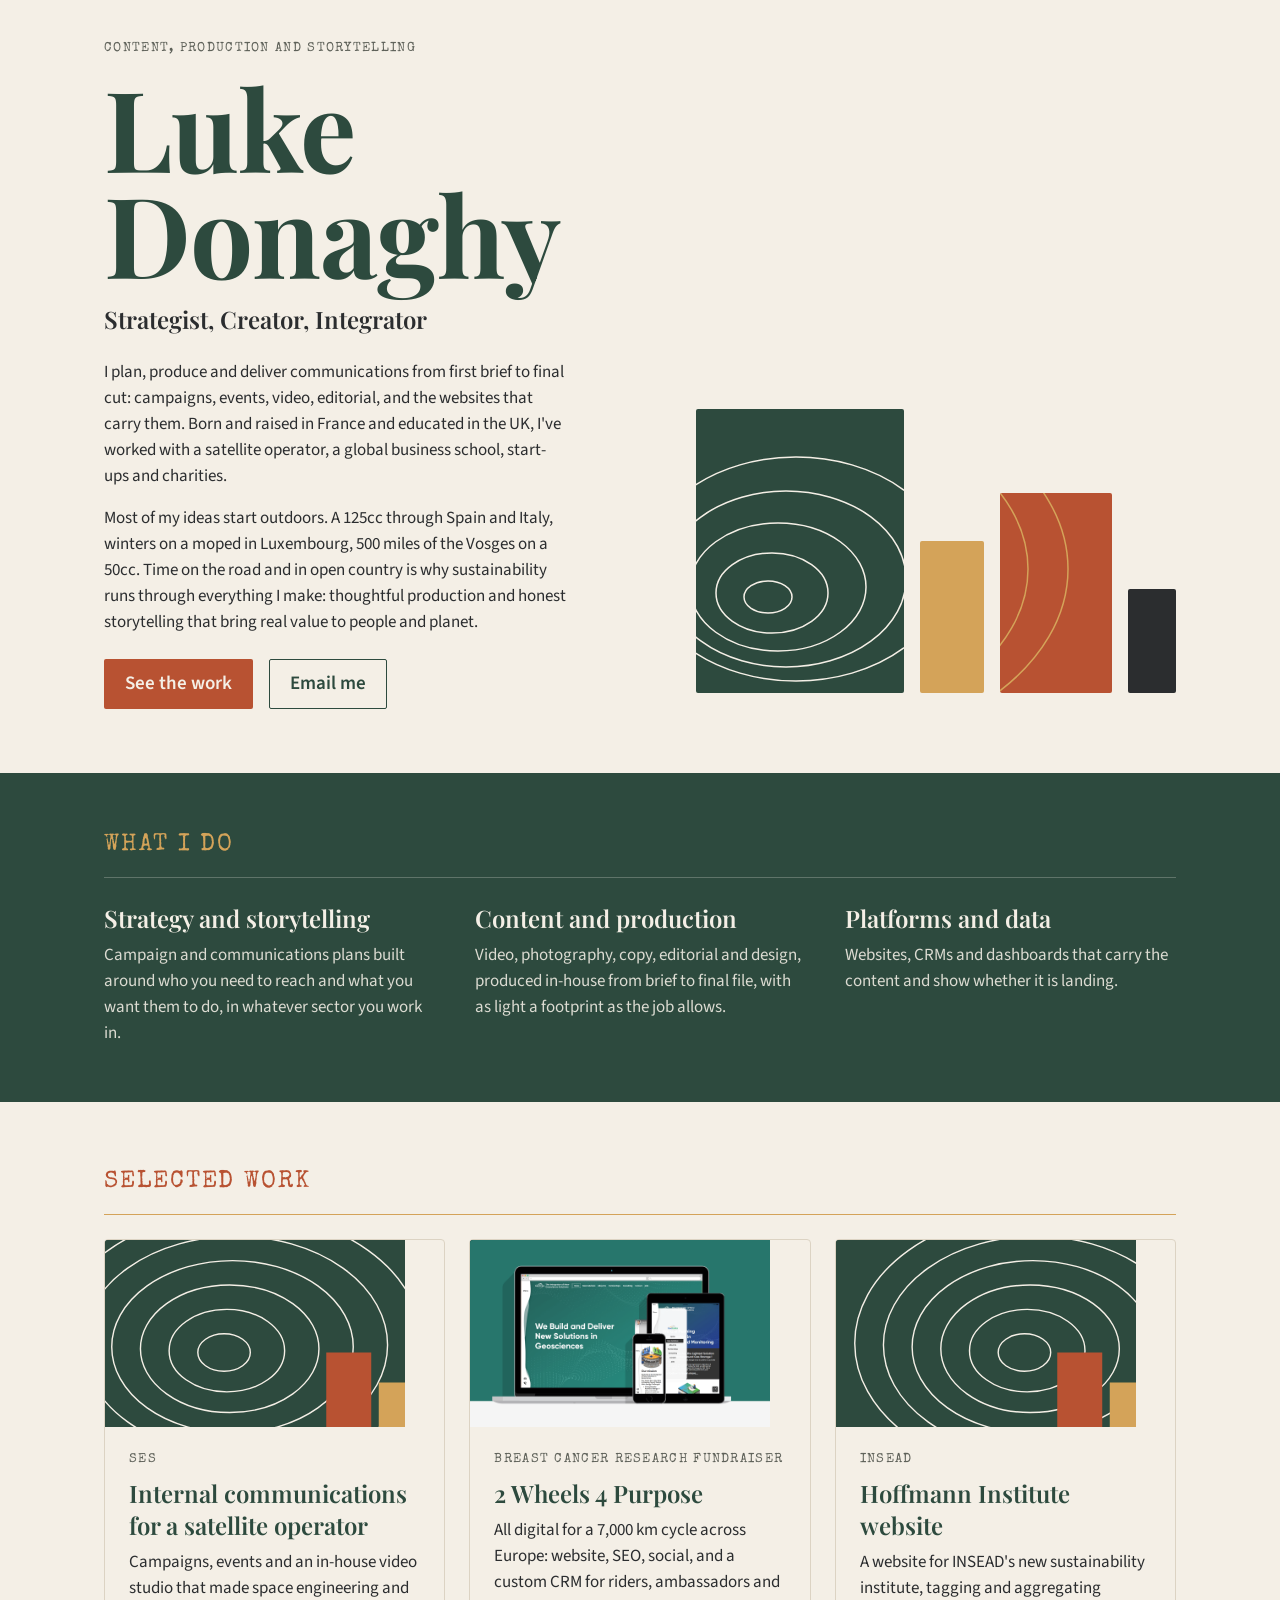
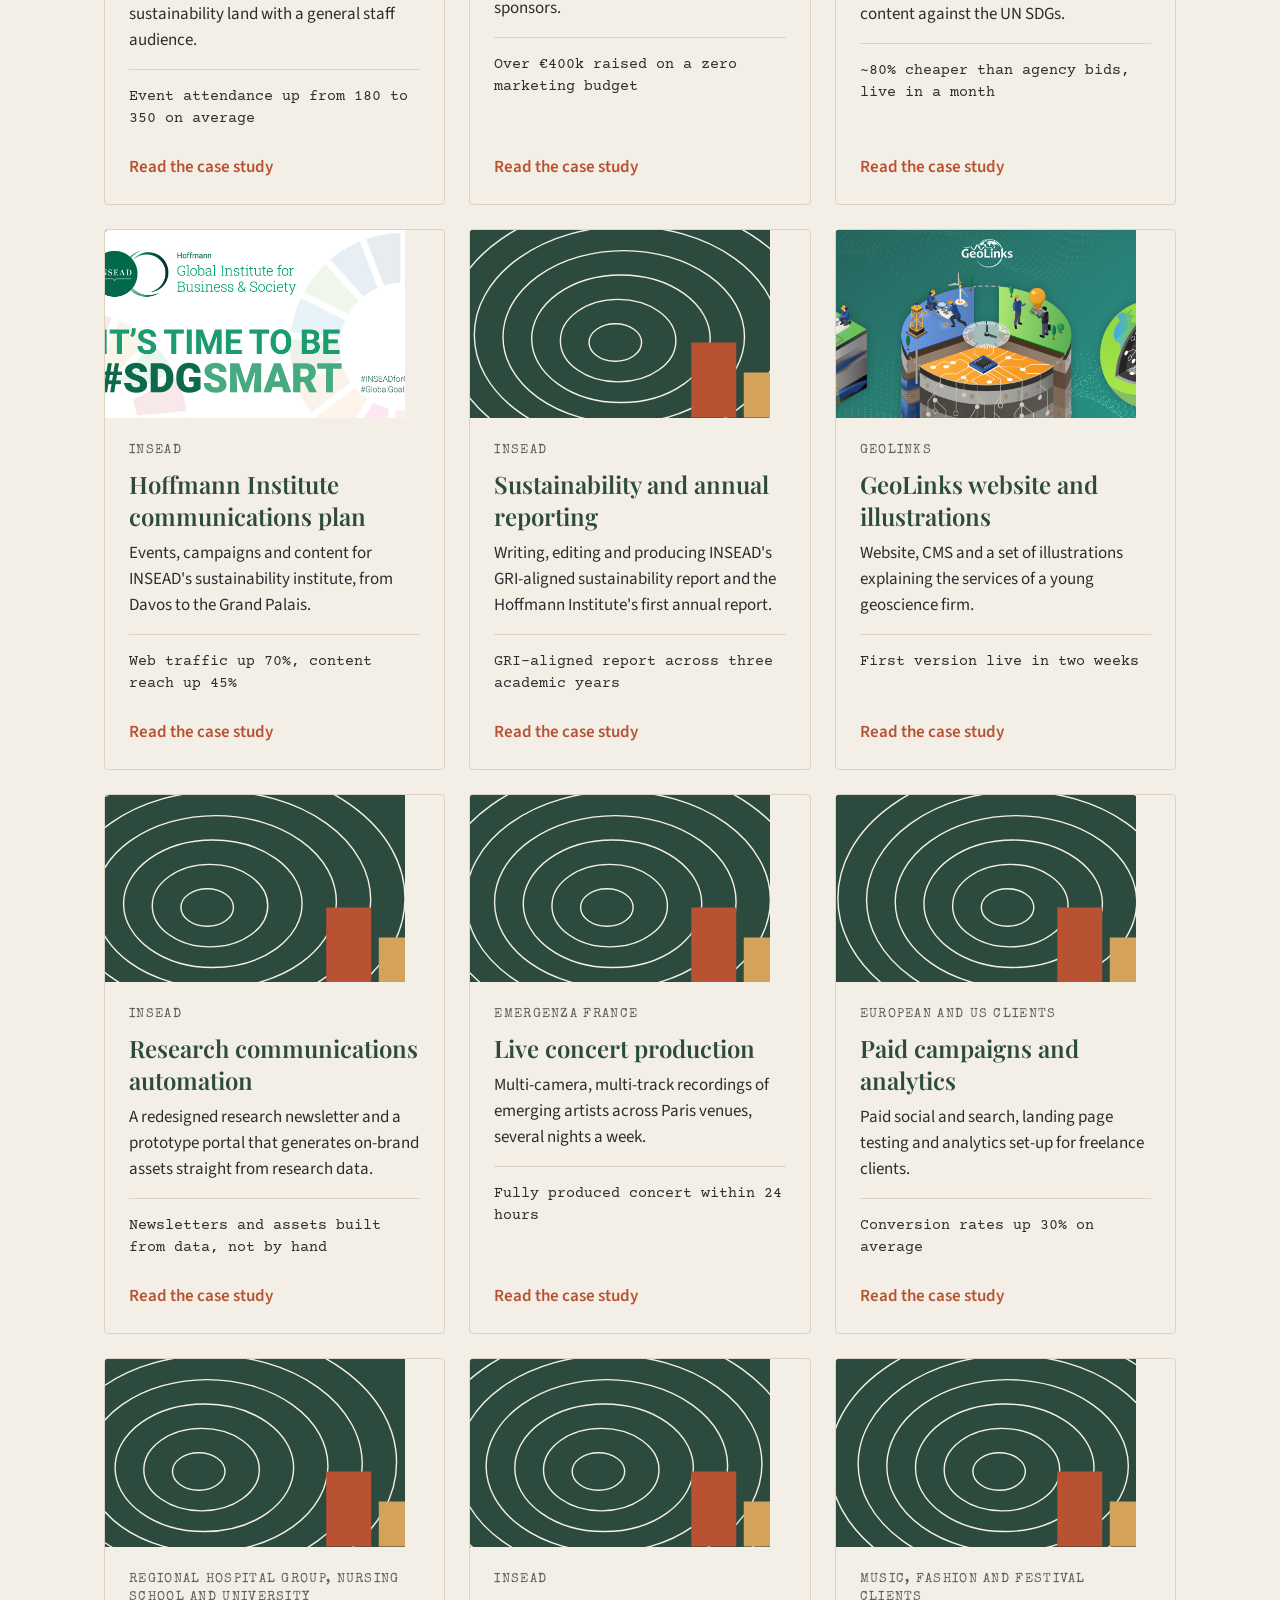
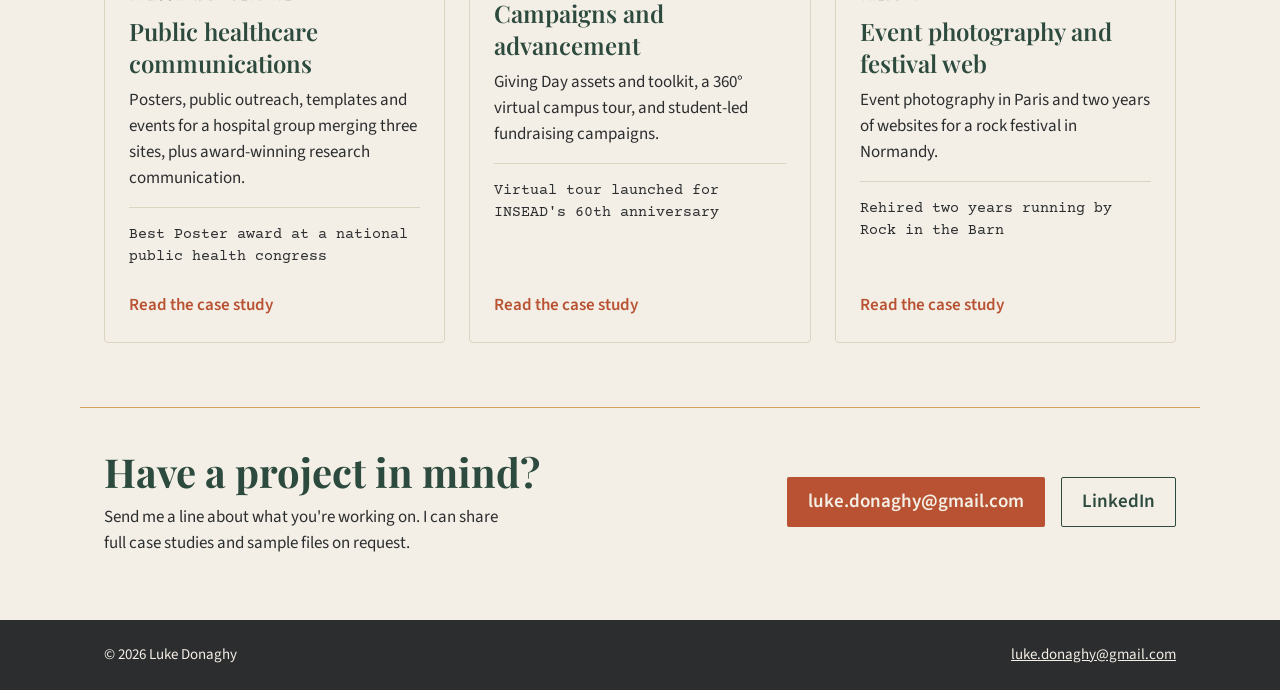
==== index.html @ 6b8dc050 "Flatten portfolio files to repo root Move files out of the nested luke-donaghy-portfolio (1)/portfol" ====
<!DOCTYPE html>
<html lang="en">
<head>
<meta charset="UTF-8">
<meta name="viewport" content="width=device-width, initial-scale=1, viewport-fit=cover">
<title>Luke Donaghy | Sustainability communications</title>
<meta name="description" content="Luke Donaghy: communications strategy, content production and digital platforms for sustainability and impact organisations.">
<link rel="preconnect" href="https://fonts.googleapis.com">
<link rel="preconnect" href="https://fonts.gstatic.com" crossorigin>
<link href="https://fonts.googleapis.com/css2?family=Playfair+Display:wght@600;700&family=Special+Elite&family=Courier+Prime&family=Source+Sans+3:wght@400;600&display=swap" rel="stylesheet">
<link rel="stylesheet" href="assets/styles.css">
</head>
<body>

<header class="hero">
  <div class="wrap hero-grid">
    <div>
      <p class="label">Content, production and storytelling</p>
      <h1 class="name">Luke<br>Donaghy</h1>
      <p class="tagline">Strategist, Creator, Integrator</p>
      <p class="intro">I plan, produce and deliver communications from first brief to final cut: campaigns, events, video, editorial, and the websites that carry them. Born and raised in France and educated in the UK, I've worked with a satellite operator, a global business school, start-ups and charities.</p>
      <p class="intro">Most of my ideas start outdoors. A 125cc through Spain and Italy, winters on a moped in Luxembourg, 500 miles of the Vosges on a 50cc. Time on the road and in open country is why sustainability runs through everything I make: thoughtful production and honest storytelling that bring real value to people and planet.</p>
      <div class="actions">
        <a class="btn btn-rust" href="#work">See the work</a>
        <a class="btn btn-line" href="mailto:luke.donaghy@gmail.com">Email me</a>
      </div>
    </div>
    <div class="hero-art">
      <svg viewBox="0 0 480 300" aria-hidden="true">
        <defs>
          <clipPath id="hf"><rect x="0" y="0" width="208" height="284" rx="2"/></clipPath>
          <clipPath id="hr"><rect x="304" y="84" width="112" height="200" rx="2"/></clipPath>
        </defs>
        <rect class="forest-fill" x="0" y="0" width="208" height="284" rx="2"/>
        <rect class="ochre-fill" x="224" y="132" width="64" height="152" rx="2"/>
        <rect class="rust-fill" x="304" y="84" width="112" height="200" rx="2"/>
        <rect class="slate-fill" x="432" y="180" width="48" height="104" rx="2"/>
        <g clip-path="url(#hf)">
          <ellipse class="contour" cx="72" cy="188" rx="24" ry="16"/>
          <ellipse class="contour" cx="76" cy="184" rx="56" ry="40"/>
          <ellipse class="contour" cx="82" cy="178" rx="88" ry="64"/>
          <ellipse class="contour" cx="90" cy="170" rx="120" ry="88"/>
          <ellipse class="contour" cx="100" cy="160" rx="152" ry="112"/>
        </g>
        <g clip-path="url(#hr)">
          <ellipse class="contour warm" cx="100" cy="160" rx="232" ry="160"/>
          <ellipse class="contour warm" cx="100" cy="160" rx="272" ry="184"/>
        </g>
      </svg>
      <img class="hero-photo" src="images/luke.jpg" alt="Portrait of Luke Donaghy" onerror="this.remove()">
    </div>
  </div>
</header>

<section class="band" aria-labelledby="what-h">
  <div class="wrap">
    <h2 class="section" id="what-h">What I do</h2>
    <div class="caps">
      <div>
        <h3>Strategy and storytelling</h3>
        <p>Campaign and communications plans built around who you need to reach and what you want them to do, in whatever sector you work in.</p>
      </div>
      <div>
        <h3>Content and production</h3>
        <p>Video, photography, copy, editorial and design, produced in-house from brief to final file, with as light a footprint as the job allows.</p>
      </div>
      <div>
        <h3>Platforms and data</h3>
        <p>Websites, CRMs and dashboards that carry the content and show whether it is landing.</p>
      </div>
    </div>
  </div>
</section>

<main class="work" id="work" aria-labelledby="work-h">
  <div class="wrap">
    <h2 class="section" id="work-h">Selected work</h2>
    <div class="grid" id="grid"><p class="label">Loading projects</p></div>
  </div>
</main>

<section class="contact" aria-labelledby="contact-h">
  <div class="wrap contact-box">
    <div>
      <h3 id="contact-h">Have a project in mind?</h3>
      <p>Send me a line about what you're working on. I can share full case studies and sample files on request.</p>
    </div>
    <div class="actions">
      <a class="btn btn-rust" href="mailto:luke.donaghy@gmail.com">luke.donaghy@gmail.com</a>
      <a class="btn btn-line" href="https://www.linkedin.com/in/lukedonaghy" target="_blank" rel="noopener">LinkedIn</a>
    </div>
  </div>
</section>

<footer>
  <div class="wrap">
    <span>&copy; <span id="yr"></span> Luke Donaghy</span>
    <a href="mailto:luke.donaghy@gmail.com">luke.donaghy@gmail.com</a>
  </div>
</footer>

<dialog id="modal" aria-labelledby="m-title">
  <div class="m-head">
    <div>
      <p class="label" id="m-meta"></p>
      <h3 id="m-title"></h3>
    </div>
    <button class="close" type="button" id="m-close">Close</button>
  </div>
  <div class="gallery" id="m-gallery" hidden>
    <div class="g-track" id="g-track" tabindex="0" aria-label="Project images"></div>
    <button class="g-btn g-prev" type="button" id="g-prev" aria-label="Previous image">&lsaquo;</button>
    <button class="g-btn g-next" type="button" id="g-next" aria-label="Next image">&rsaquo;</button>
    <div class="g-dots" id="g-dots"></div>
  </div>
  <div class="m-body">
    <ul class="tags" id="m-tags"></ul>
    <p class="m-note" id="m-note" hidden></p>
    <dl class="star" id="m-star"></dl>
    <div class="results">
      <h4>Results</h4>
      <ul id="m-results"></ul>
    </div>
  </div>
</dialog>

<script src="assets/app.js" defer></script>
</body>
</html>
---- assets/styles.css ----
:root {
    --canvas: #f4efe6;
    --forest: #2d4a3e;
    --slate: #2b2d2f;
    --rust: #b85232;
    --ochre: #d4a359;
    --ink-muted: #5e6159;
    --line: #dcd3c3;

    --font-display: "Playfair Display", Georgia, "Times New Roman", serif;
    --font-sans: "Source Sans 3", "Source Sans Pro", system-ui, sans-serif;
    --font-type: "Special Elite", "Courier Prime", "Courier New", monospace;
    --font-mono: "Courier Prime", "Courier New", monospace;

    --space-2: 8px; --space-4: 16px; --space-6: 24px; --space-10: 40px;
    --radius-sm: 2px; --radius-md: 4px;
    --wrap: 1120px;

    box-sizing: border-box;
    padding-top: env(safe-area-inset-top, 0px);
    padding-bottom: env(safe-area-inset-bottom, 0px);
  }
  *, *::before, *::after { box-sizing: inherit; }
  html { scroll-behavior: smooth; scroll-padding-top: env(safe-area-inset-top, 0px); }
  body {
    margin: 0;
    background: var(--canvas);
    color: var(--slate);
    font-family: var(--font-sans);
    font-size: 17px;
    line-height: 26px;
  }
  img, svg { max-width: 100%; display: block; }
  a { color: var(--rust); }
  :focus-visible { outline: 2px solid var(--rust); outline-offset: 2px; }

  .wrap { max-width: var(--wrap); margin: 0 auto; padding: 0 var(--space-6); }
  @media (max-width: 600px) { .wrap { padding: 0 var(--space-4); } }

  .label {
    font-family: var(--font-type);
    font-size: 13px; line-height: 18px;
    letter-spacing: .1em; text-transform: uppercase;
    color: var(--ink-muted);
    margin: 0;
  }
  h2.section {
    font-family: var(--font-type);
    font-weight: 400;
    font-size: 24px; line-height: 32px;
    letter-spacing: .08em; text-transform: uppercase;
    color: var(--rust);
    margin: 0 0 var(--space-6);
    padding-bottom: var(--space-4);
    border-bottom: 1px solid var(--ochre);
  }

  /* Buttons */
  .btn {
    display: inline-block;
    font-family: var(--font-sans);
    font-weight: 600; font-size: 19px; line-height: 24px;
    padding: 12px 20px;
    border-radius: var(--radius-sm);
    text-decoration: none;
    border: 1px solid transparent;
    cursor: pointer;
  }
  .btn-rust { background: var(--rust); color: var(--canvas); }
  .btn-rust:hover { background: #a2462a; }
  .btn-line { background: transparent; color: var(--forest); border-color: var(--forest); }
  .btn-line:hover { background: var(--forest); color: var(--canvas); }

  /* Hero */
  .hero { padding: var(--space-10) 0 64px; }
  .hero-grid {
    display: grid;
    grid-template-columns: minmax(0, 1.15fr) minmax(0, 1fr);
    gap: var(--space-10);
    align-items: end;
  }
  .name {
    font-family: var(--font-display);
    font-weight: 700;
    font-size: clamp(56px, 9vw, 112px);
    line-height: .95;
    letter-spacing: -.01em;
    color: var(--forest);
    margin: var(--space-4) 0 var(--space-4);
  }
  .tagline {
    font-family: var(--font-display);
    font-weight: 600;
    font-size: 24px; line-height: 32px;
    color: var(--slate);
    margin: 0 0 var(--space-6);
  }
  .intro { max-width: 58ch; margin: 0 0 var(--space-4); }
  .intro + .actions { margin-top: var(--space-6); }
  .actions { display: flex; flex-wrap: wrap; gap: var(--space-4); }
  .hero-art { position: relative; }
  .hero-art svg { width: 100%; height: auto; }
  .hero-photo { position: absolute; left: 0; top: 0; width: 43.33%; height: 94.67%; object-fit: cover; border-radius: 2px; }
  .forest-fill { fill: var(--forest); } .rust-fill { fill: var(--rust); }
  .ochre-fill { fill: var(--ochre); } .slate-fill { fill: var(--slate); }
  .contour { fill: none; stroke: var(--canvas); stroke-width: 1.5; }
  .contour.warm { stroke: var(--ochre); }
  @media (max-width: 820px) {
    .hero-grid { grid-template-columns: 1fr; }
    .hero-art { max-width: 420px; }
  }

  /* Capabilities band */
  .band { background: var(--forest); color: var(--canvas); padding: 56px 0; }
  .band h2.section { color: var(--ochre); border-bottom-color: rgba(244,239,230,.25); }
  .caps { display: grid; grid-template-columns: repeat(3, minmax(0, 1fr)); gap: var(--space-10); }
  .caps h3 {
    font-family: var(--font-display); font-weight: 600;
    font-size: 24px; line-height: 32px; margin: 0 0 var(--space-2);
  }
  .caps p { margin: 0; color: rgba(244,239,230,.88); }
  @media (max-width: 820px) { .caps { grid-template-columns: 1fr; gap: var(--space-6); } }

  /* Work */
  .work { padding: 64px 0; }
  .grid {
    display: grid;
    grid-template-columns: repeat(auto-fill, minmax(300px, 1fr));
    gap: var(--space-6);
  }
  .card {
    display: flex; flex-direction: column;
    text-align: left;
    background: var(--canvas);
    border: 1px solid var(--line);
    border-radius: var(--radius-md);
    padding: 0;
    overflow: hidden;
    font: inherit; color: inherit;
    cursor: pointer;
  }
  .card:hover { border-color: var(--forest); }
  .card:hover .card-more { text-decoration: underline; }
  .card-media { aspect-ratio: 16 / 10; background: var(--forest); }
  .card-media svg, .card-media img { width: 100%; height: 100%; object-fit: cover; }
  .card-body { padding: var(--space-6); display: flex; flex-direction: column; gap: var(--space-2); flex: 1; }
  .card h3 {
    font-family: var(--font-display); font-weight: 600;
    font-size: 24px; line-height: 32px; color: var(--forest); margin: 0;
  }
  .card-sum { margin: 0; }
  .card-result {
    font-family: var(--font-mono);
    font-size: 15px; line-height: 22px;
    margin: var(--space-2) 0 0;
    padding-top: var(--space-4);
    border-top: 1px solid var(--line);
  }
  .card-more {
    margin-top: auto; padding-top: var(--space-4);
    font-weight: 600; color: var(--rust);
  }
  .slot {
    border: 1px dashed var(--line);
    border-radius: var(--radius-md);
    min-height: 240px;
    display: grid; place-items: center;
    padding: var(--space-6);
    text-align: center;
  }

  /* Modal */
  dialog {
    width: min(760px, calc(100vw - 32px));
    max-height: calc(100vh - 48px);
    padding: 0;
    border: 1px solid var(--line);
    border-radius: var(--radius-md);
    background: var(--canvas);
    color: var(--slate);
  }
  dialog::backdrop { background: rgba(43,45,47,.6); }
  .m-head {
    position: sticky; top: 0;
    background: var(--forest); color: var(--canvas);
    padding: var(--space-6);
    display: flex; justify-content: space-between; align-items: start; gap: var(--space-4);
  }
  .m-head .label { color: var(--ochre); }
  .m-head h3 {
    font-family: var(--font-display); font-weight: 700;
    font-size: 32px; line-height: 40px; margin: var(--space-2) 0 0;
  }
  .close {
    flex: none;
    background: transparent; color: var(--canvas);
    border: 1px solid rgba(244,239,230,.5);
    border-radius: var(--radius-sm);
    font: 600 15px/1 var(--font-sans);
    padding: 10px 14px; cursor: pointer;
  }
  .close:hover { background: var(--canvas); color: var(--forest); }
  .m-body { padding: var(--space-6) var(--space-6) var(--space-10); }
  .tags { display: flex; flex-wrap: wrap; gap: var(--space-2); margin: 0 0 var(--space-6); padding: 0; list-style: none; }
  .tags li {
    background: var(--ochre); color: var(--slate);
    font-family: var(--font-type); font-size: 13px; line-height: 18px;
    letter-spacing: .1em; text-transform: uppercase;
    padding: 4px 8px; border-radius: var(--radius-sm);
  }
  .m-note { font-family: var(--font-mono); font-size: 15px; line-height: 22px; color: var(--ink-muted); margin: 0 0 var(--space-6); padding-left: var(--space-4); border-left: 2px solid var(--ochre); }
  .results li.plain { grid-template-columns: 1fr; }
  .star { display: grid; gap: var(--space-6); margin: 0; }
  .star div { display: grid; grid-template-columns: 112px 1fr; gap: var(--space-4); }
  .star dt {
    font-family: var(--font-type); font-size: 13px; line-height: 26px;
    letter-spacing: .1em; text-transform: uppercase; color: var(--ink-muted);
  }
  .star dd { margin: 0; }
  .star ul { margin: 0; padding-left: 1.1em; }
  .star li + li { margin-top: 4px; }
  .results {
    margin-top: var(--space-10);
    border: 1px solid var(--ochre);
    border-radius: var(--radius-md);
    padding: var(--space-6);
  }
  .results h4 {
    font-family: var(--font-type); font-weight: 400;
    font-size: 24px; line-height: 32px; letter-spacing: .08em;
    text-transform: uppercase; color: var(--rust); margin: 0 0 var(--space-4);
  }
  .results ul { list-style: none; margin: 0; padding: 0; display: grid; gap: var(--space-4); }
  .results li { display: grid; grid-template-columns: minmax(96px, auto) 1fr; gap: var(--space-4); align-items: baseline; }
  .results strong {
    font-family: var(--font-display); font-weight: 700;
    font-size: 28px; line-height: 32px; color: var(--forest);
  }
  @media (max-width: 600px) {
    dialog { width: 100vw; max-width: 100vw; height: 100%; max-height: 100%; border: 0; border-radius: 0; margin: 0; }
    .m-head h3 { font-size: 26px; line-height: 32px; }
    .star div { grid-template-columns: 1fr; gap: 0; }
    .results li { grid-template-columns: 1fr; gap: 0; }
  }

  /* Contact */
  .contact { padding: 0 0 64px; }
  .contact-box {
    display: grid; grid-template-columns: minmax(0, 1fr) auto; gap: var(--space-6);
    align-items: center;
    border-top: 1px solid var(--ochre);
    padding-top: var(--space-10);
  }
  .contact h3 {
    font-family: var(--font-display); font-weight: 700;
    font-size: 40px; line-height: 48px; color: var(--forest); margin: 0 0 var(--space-2);
  }
  .contact p { margin: 0; max-width: 52ch; }
  @media (max-width: 720px) { .contact-box { grid-template-columns: 1fr; } }

  footer { background: var(--slate); color: var(--canvas); padding: var(--space-6) 0; }
  footer .wrap { display: flex; flex-wrap: wrap; justify-content: space-between; gap: var(--space-4); font-size: 15px; line-height: 22px; }
  footer a { color: var(--canvas); }

  @media (prefers-reduced-motion: reduce) { html { scroll-behavior: auto; } }

/* Card cover photo */
.card-media { position: relative; overflow: hidden; }
.card-media img { position: absolute; inset: 0; }

/* Gallery (top of modal) */
.gallery { position: relative; background: var(--slate); }
.g-track {
  display: flex;
  overflow-x: auto;
  scroll-snap-type: x mandatory;
  scrollbar-width: none;
  aspect-ratio: 16 / 9;
}
.g-track::-webkit-scrollbar { display: none; }
.g-track img {
  flex: 0 0 100%;
  width: 100%; height: 100%;
  object-fit: cover;
  scroll-snap-align: start;
  border-radius: 0;
}
.g-btn {
  position: absolute; top: 50%; transform: translateY(-50%);
  background: rgba(244,239,230,.92); color: var(--forest);
  border: 1px solid var(--line); border-radius: var(--radius-sm);
  font: 600 20px/1 var(--font-sans);
  width: 40px; height: 40px; cursor: pointer;
}
.g-btn:hover { background: var(--canvas); }
.g-prev { left: var(--space-4); }
.g-next { right: var(--space-4); }
.g-dots {
  position: absolute; left: 0; right: 0; bottom: var(--space-4);
  display: flex; justify-content: center; gap: var(--space-2);
}
.g-dots button {
  width: 24px; height: 4px; padding: 0; border: 0; border-radius: 0;
  background: rgba(244,239,230,.5); cursor: pointer;
}
.g-dots button[aria-current="true"] { background: var(--ochre); }
.gallery[hidden], .g-btn[hidden], .g-dots[hidden] { display: none; }

.load-error { padding: var(--space-6); border: 1px solid var(--rust); border-radius: var(--radius-md); }
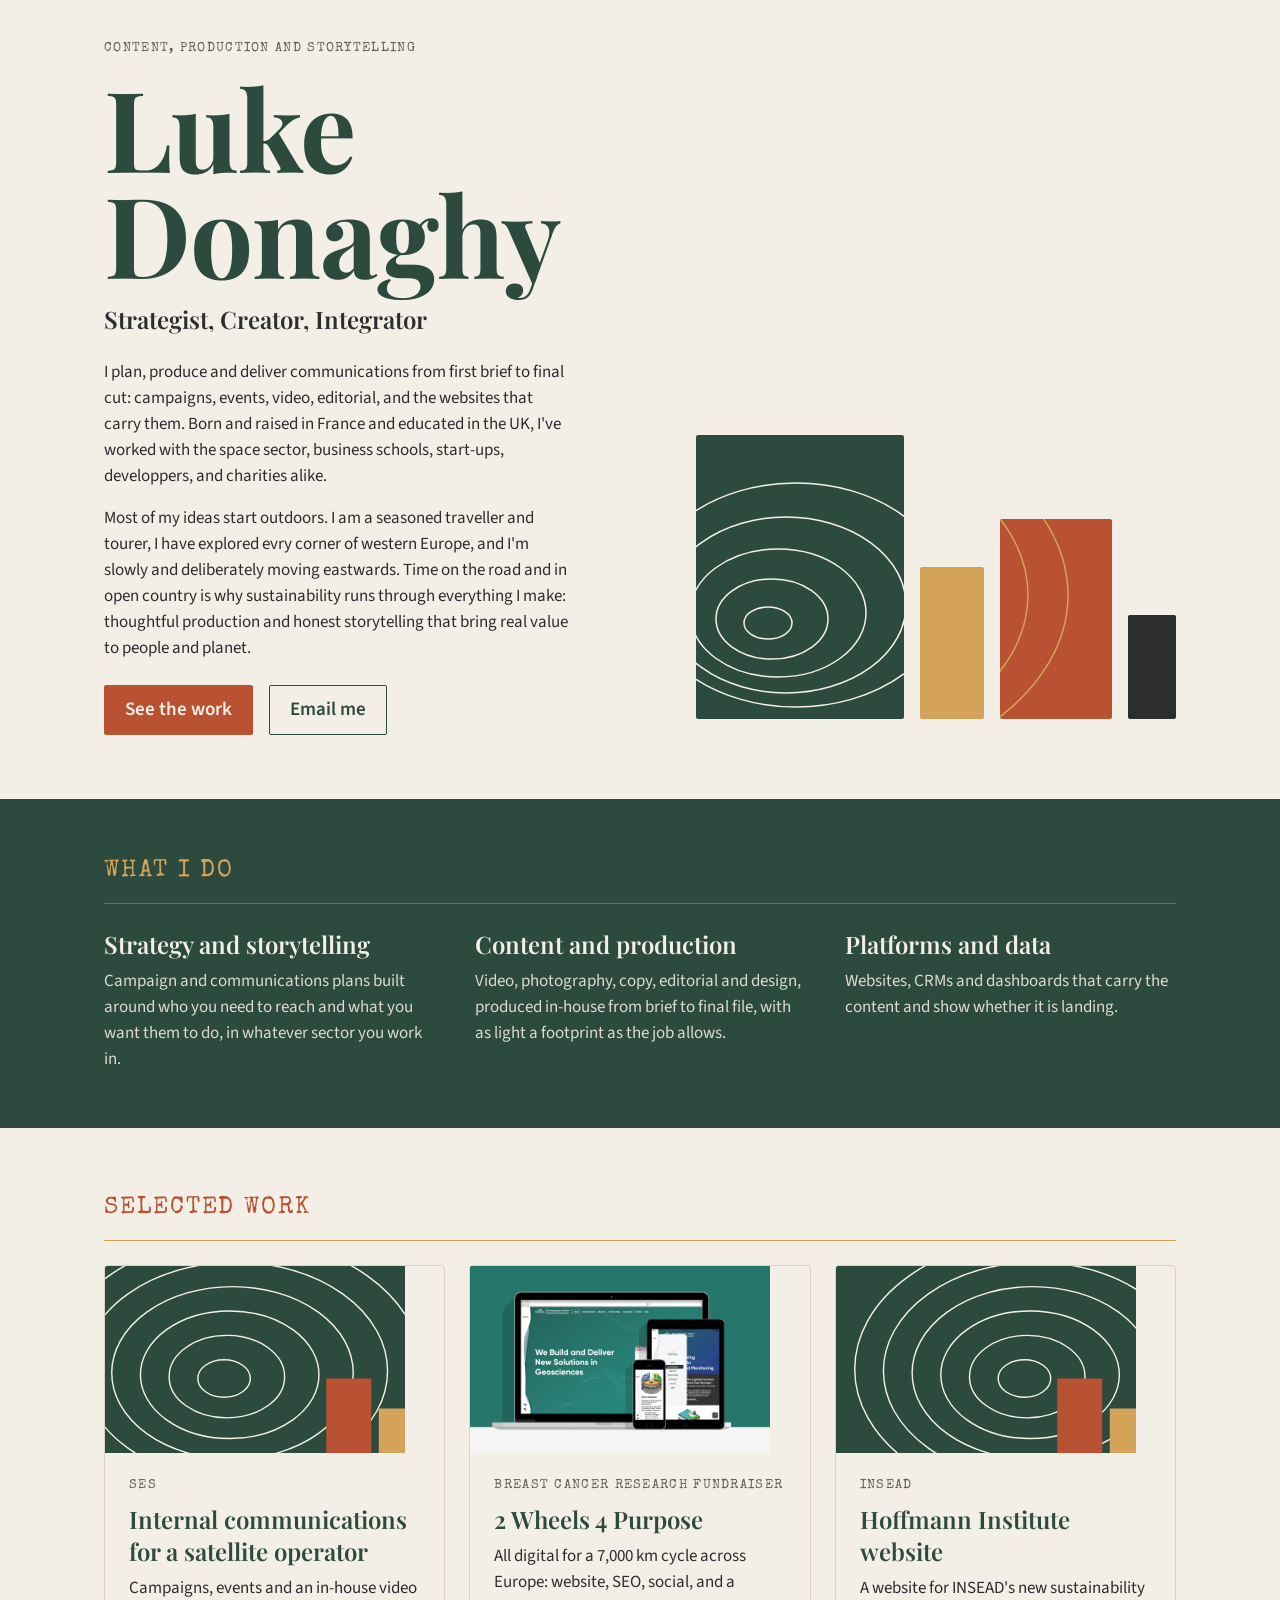
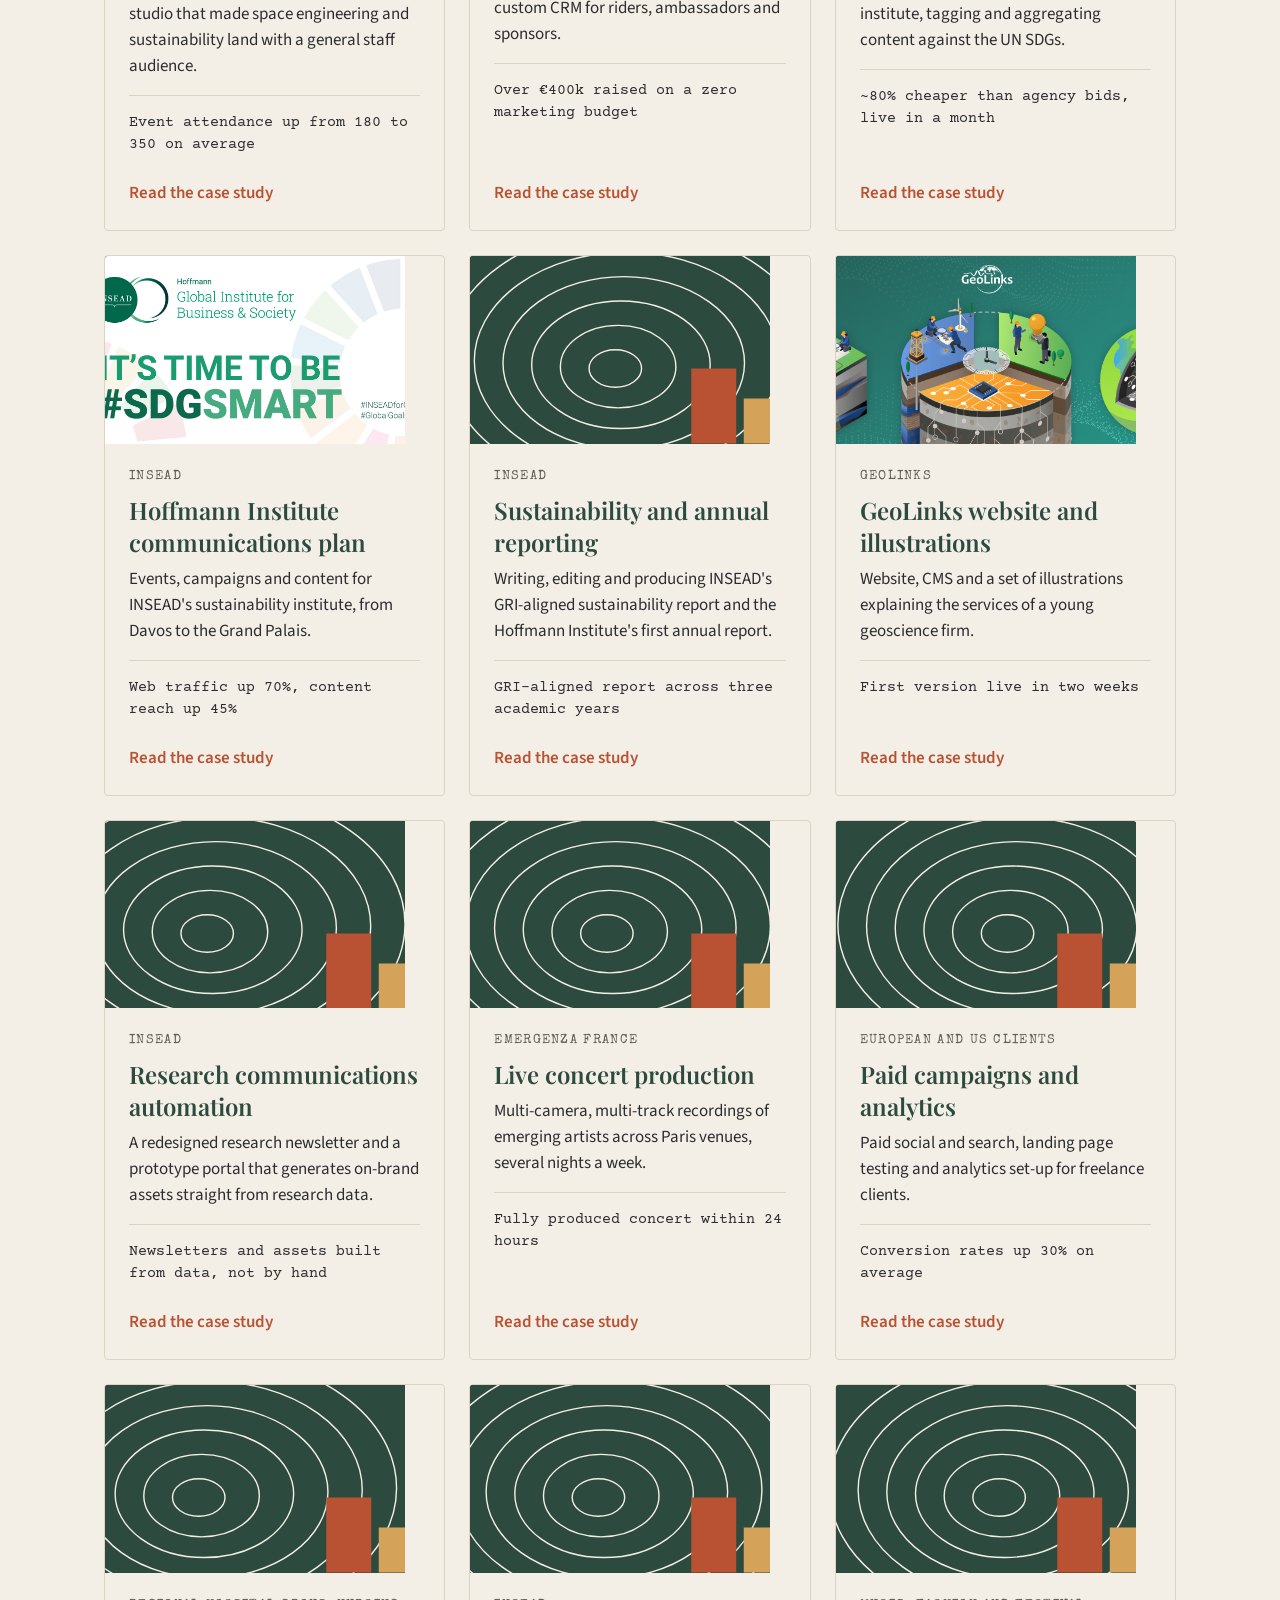
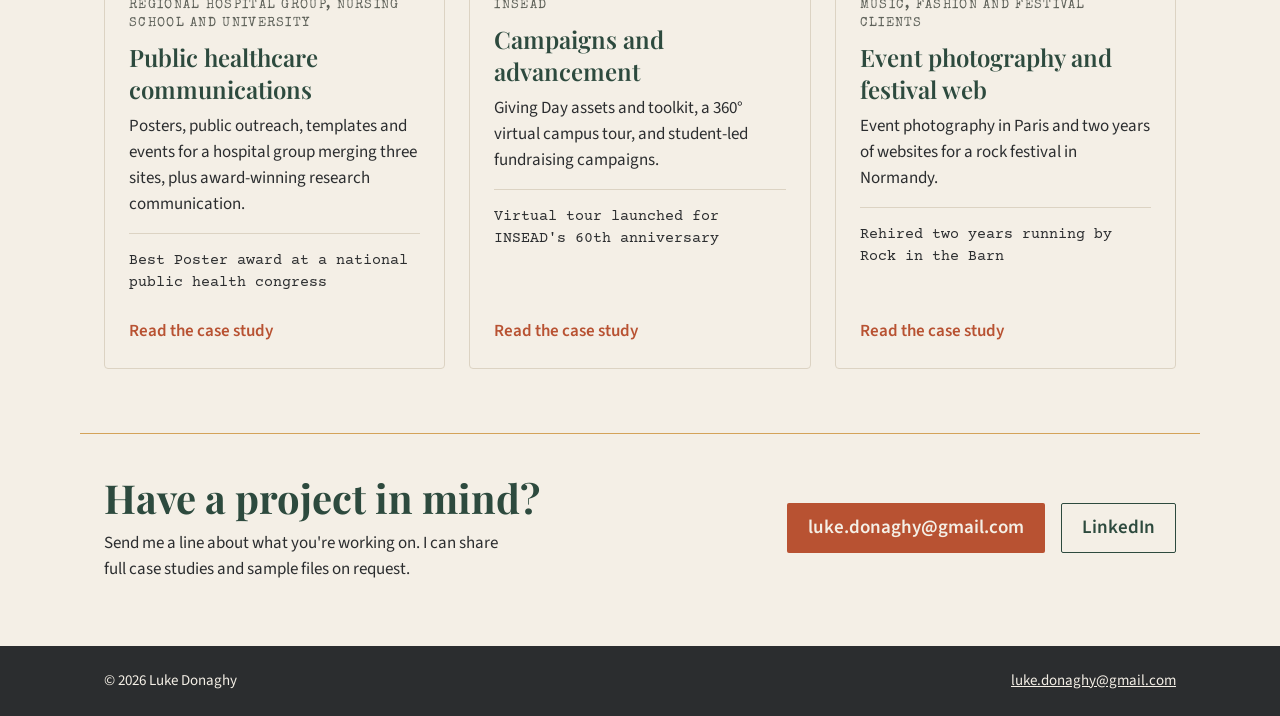
==== commit 7a11defd: "Revise intro paragraphs for clarity and detail Updated introductory paragraphs to reflect new experi" ====
--- a/index.html
+++ b/index.html
@@ -18,8 +18,8 @@
       <p class="label">Content, production and storytelling</p>
       <h1 class="name">Luke<br>Donaghy</h1>
       <p class="tagline">Strategist, Creator, Integrator</p>
-      <p class="intro">I plan, produce and deliver communications from first brief to final cut: campaigns, events, video, editorial, and the websites that carry them. Born and raised in France and educated in the UK, I've worked with a satellite operator, a global business school, start-ups and charities.</p>
-      <p class="intro">Most of my ideas start outdoors. A 125cc through Spain and Italy, winters on a moped in Luxembourg, 500 miles of the Vosges on a 50cc. Time on the road and in open country is why sustainability runs through everything I make: thoughtful production and honest storytelling that bring real value to people and planet.</p>
+      <p class="intro">I plan, produce and deliver communications from first brief to final cut: campaigns, events, video, editorial, and the websites that carry them. Born and raised in France and educated in the UK, I've worked with the space sector, business schools, start-ups, developpers, and charities alike.</p>
+      <p class="intro">Most of my ideas start outdoors. I am a seasoned traveller and tourer, I have explored evry corner of western Europe, and I'm slowly and deliberately moving eastwards. Time on the road and in open country is why sustainability runs through everything I make: thoughtful production and honest storytelling that bring real value to people and planet.</p>
       <div class="actions">
         <a class="btn btn-rust" href="#work">See the work</a>
         <a class="btn btn-line" href="mailto:luke.donaghy@gmail.com">Email me</a>
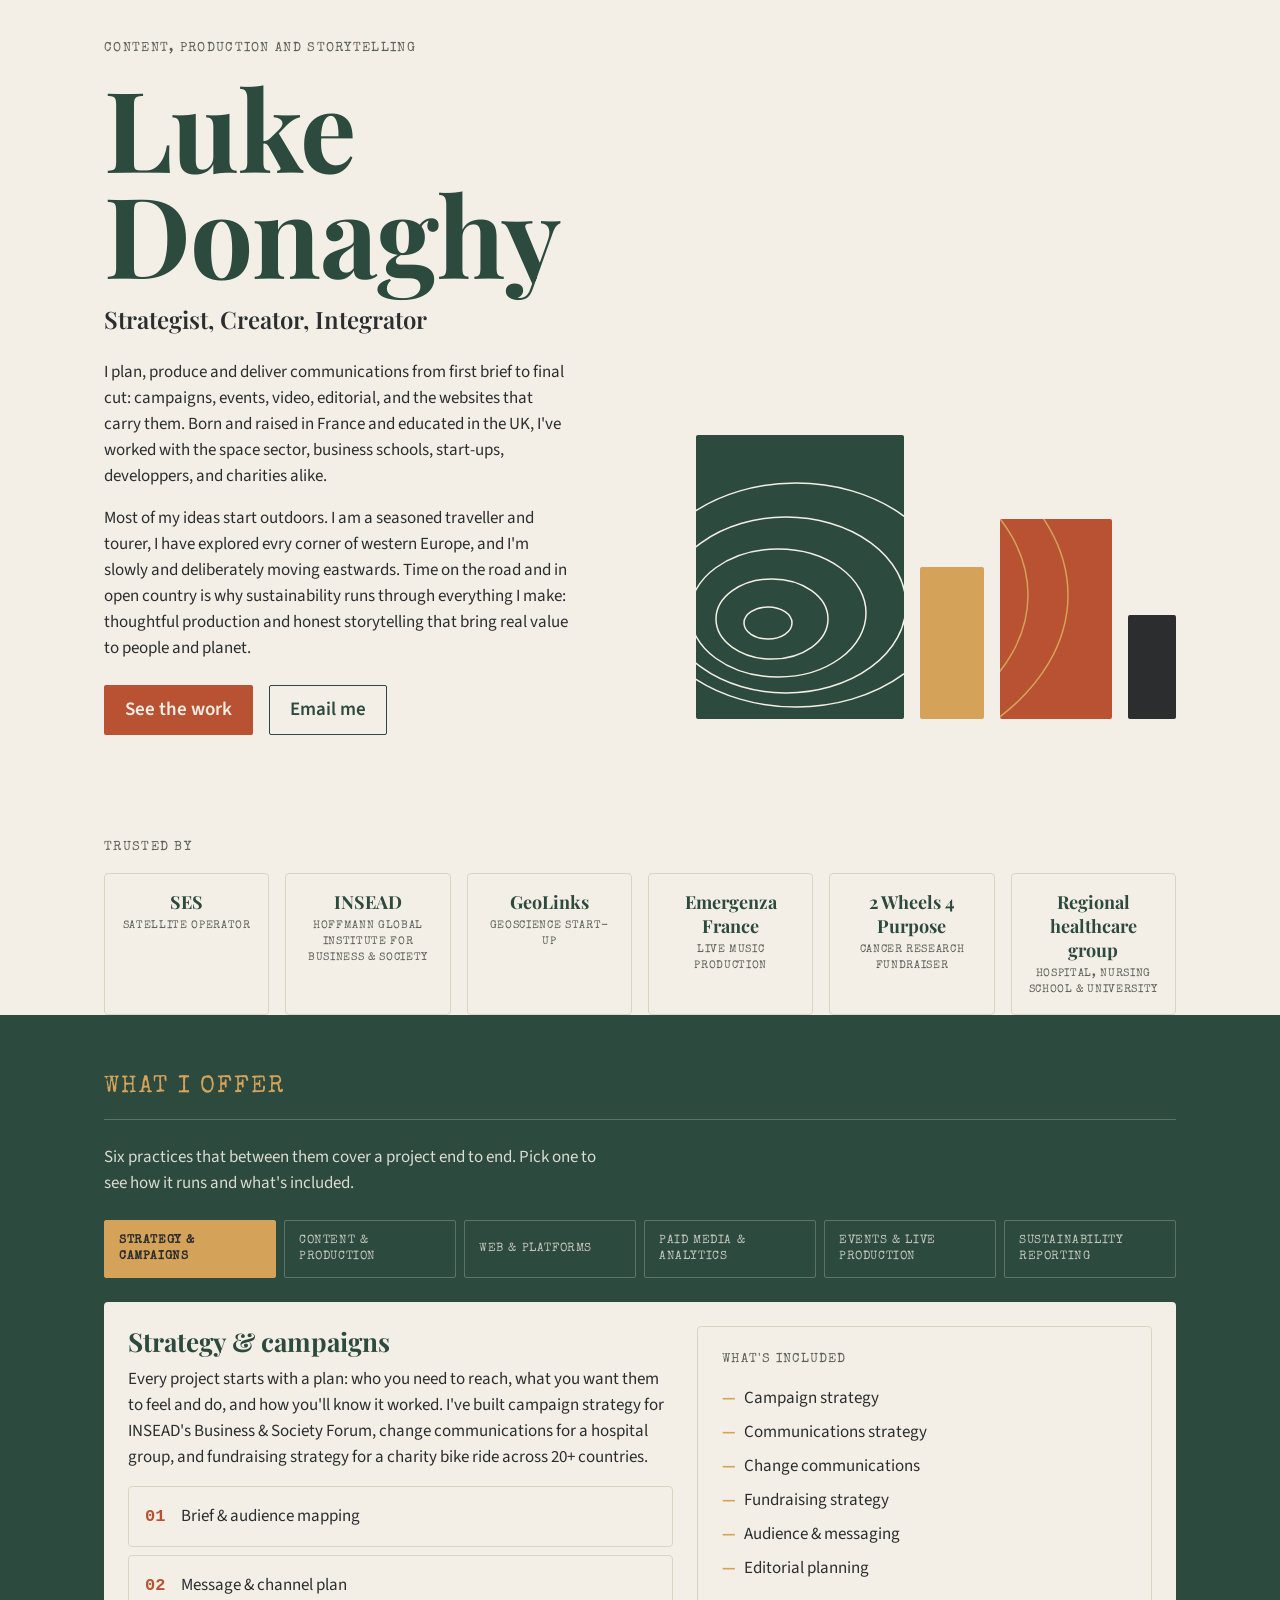
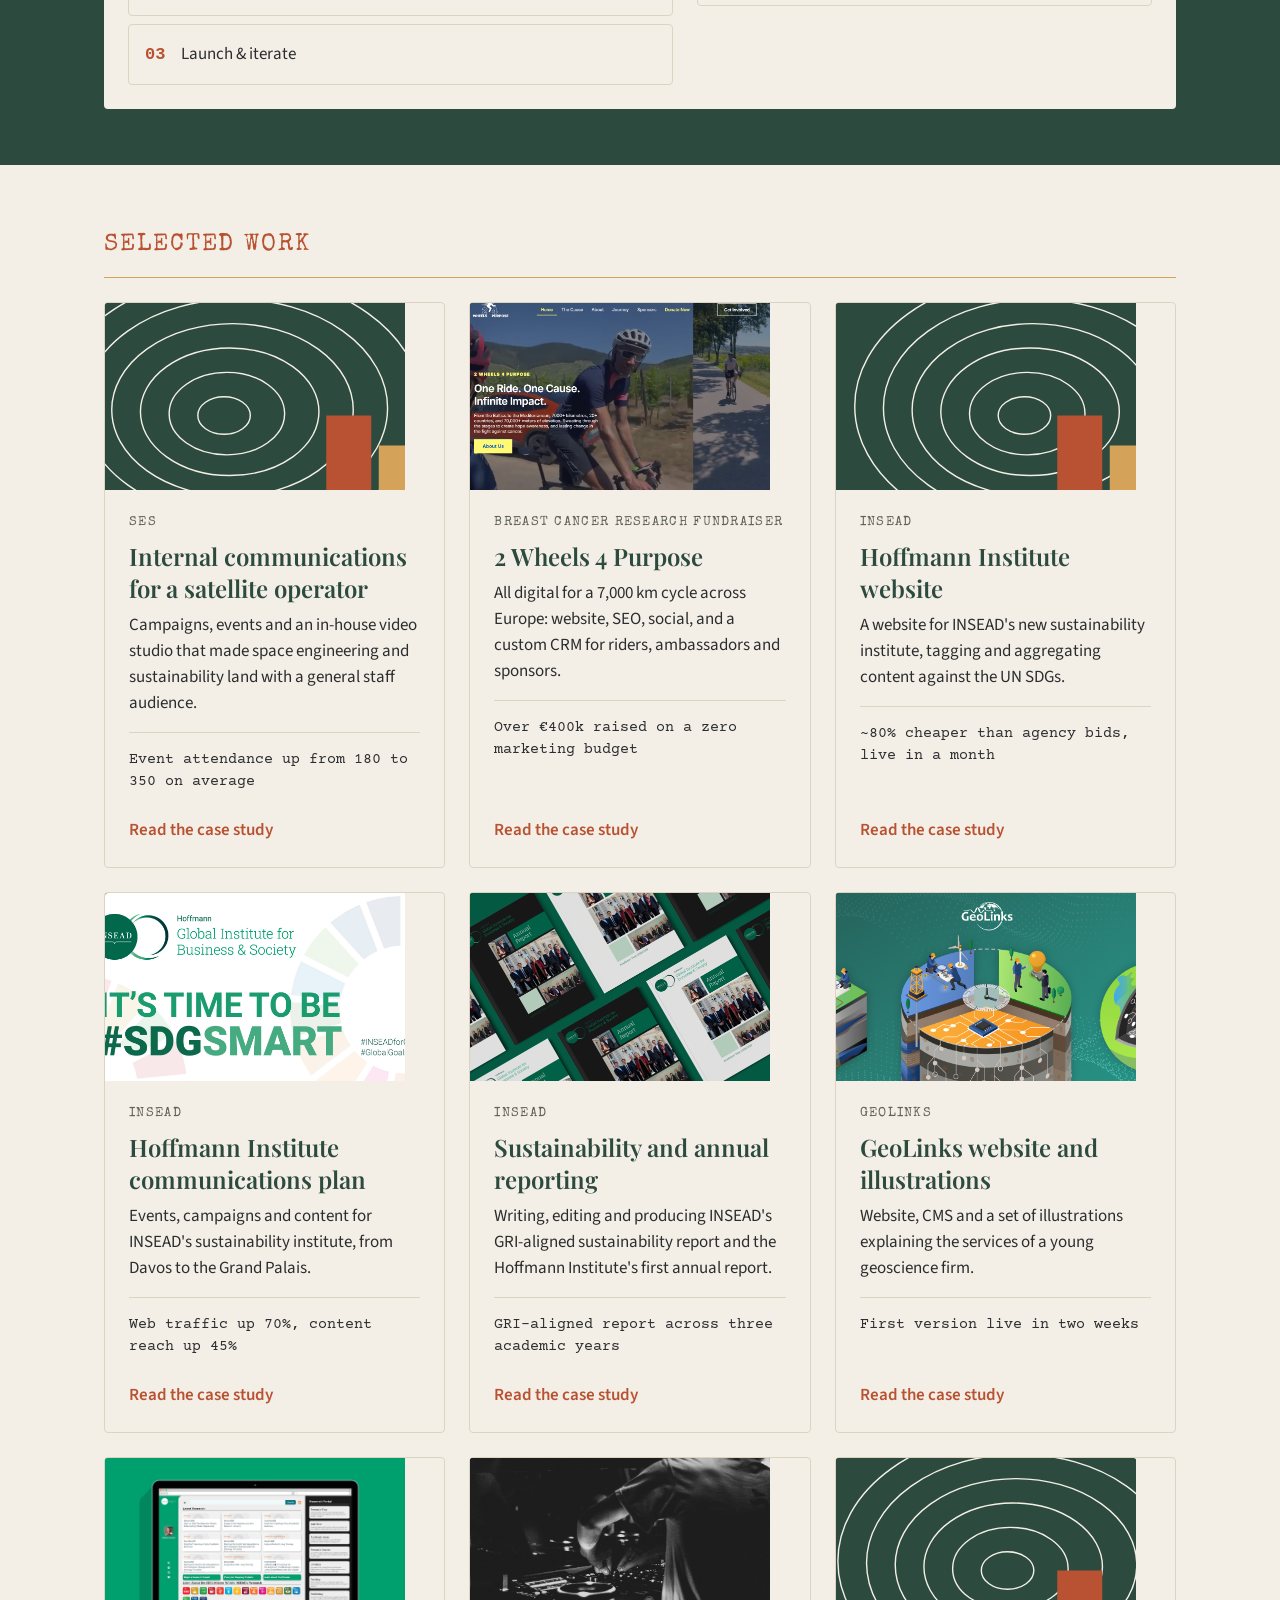
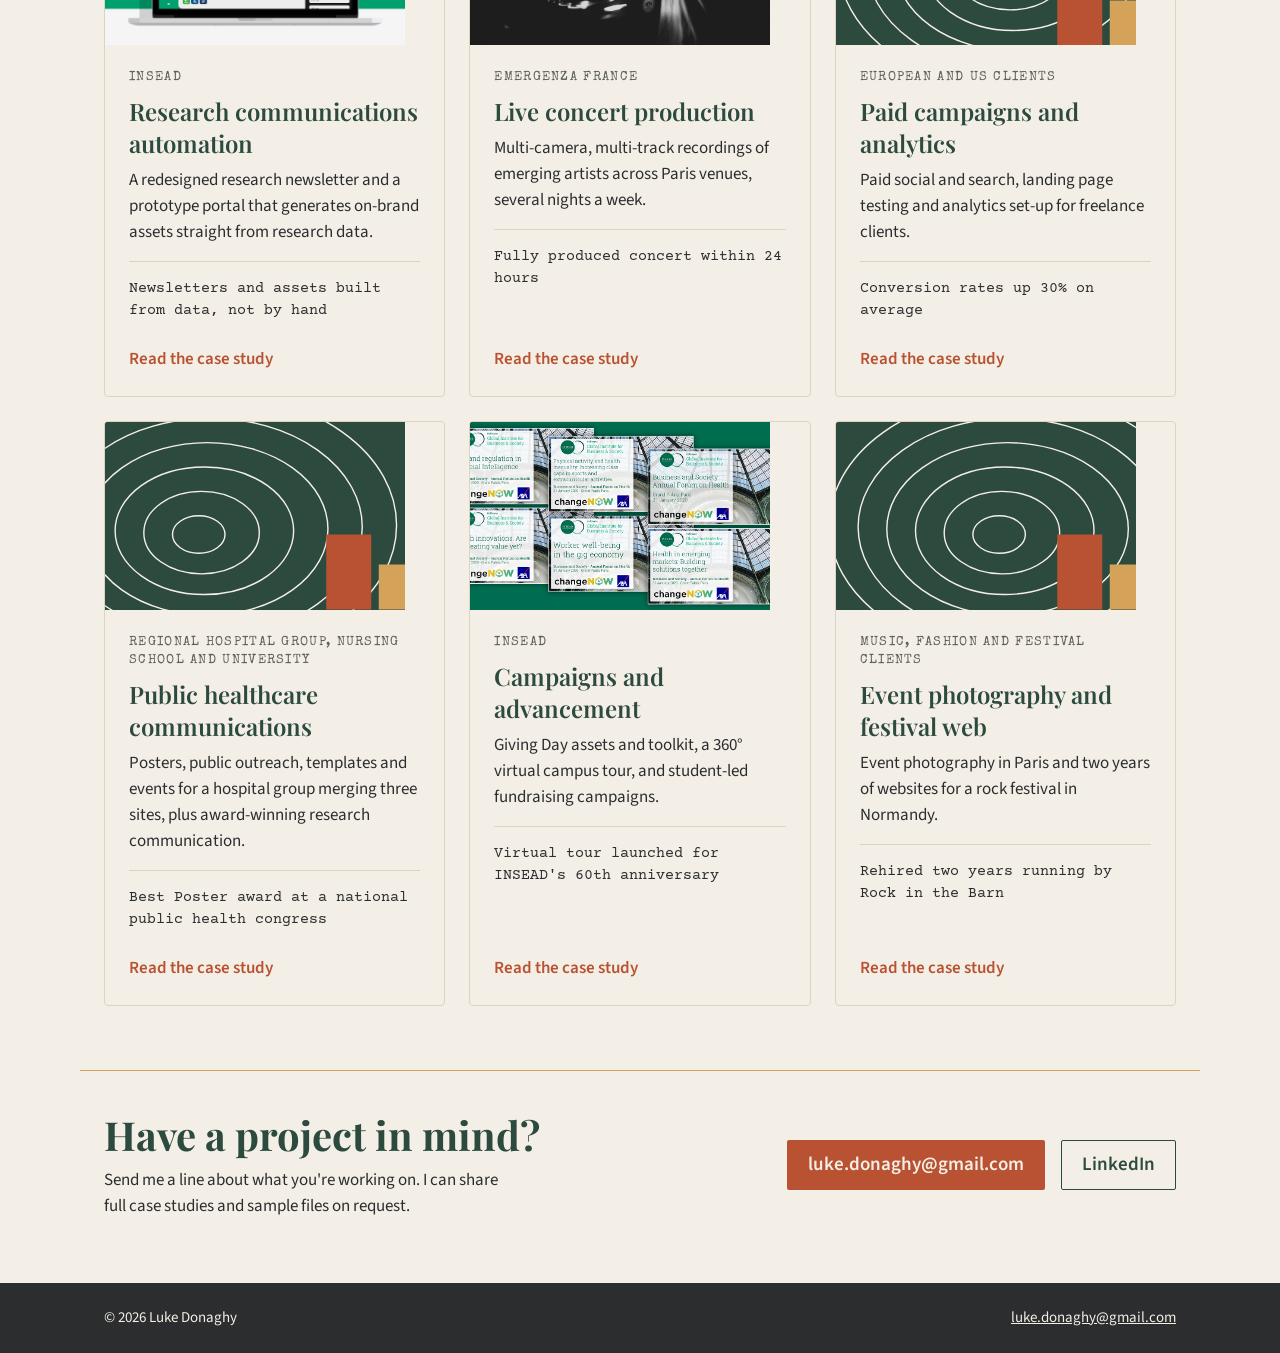
==== commit de46b63c: "Add trusted partners section and expand offering into interactive tabs Reuses layout ideas from the " ====
--- a/index.html
+++ b/index.html
@@ -52,23 +52,44 @@
   </div>
 </header>
 
+<section class="partners" aria-labelledby="partners-h">
+  <div class="wrap">
+    <p class="label" id="partners-h">Trusted by</p>
+    <div class="partner-grid">
+      <div class="partner-badge">
+        <span class="partner-name">SES</span>
+        <span class="partner-sector">Satellite operator</span>
+      </div>
+      <div class="partner-badge">
+        <span class="partner-name">INSEAD</span>
+        <span class="partner-sector">Hoffmann Global Institute for Business &amp; Society</span>
+      </div>
+      <div class="partner-badge">
+        <span class="partner-name">GeoLinks</span>
+        <span class="partner-sector">Geoscience start-up</span>
+      </div>
+      <div class="partner-badge">
+        <span class="partner-name">Emergenza France</span>
+        <span class="partner-sector">Live music production</span>
+      </div>
+      <div class="partner-badge">
+        <span class="partner-name">2 Wheels 4 Purpose</span>
+        <span class="partner-sector">Cancer research fundraiser</span>
+      </div>
+      <div class="partner-badge">
+        <span class="partner-name">Regional healthcare group</span>
+        <span class="partner-sector">Hospital, nursing school &amp; university</span>
+      </div>
+    </div>
+  </div>
+</section>
+
 <section class="band" aria-labelledby="what-h">
   <div class="wrap">
-    <h2 class="section" id="what-h">What I do</h2>
-    <div class="caps">
-      <div>
-        <h3>Strategy and storytelling</h3>
-        <p>Campaign and communications plans built around who you need to reach and what you want them to do, in whatever sector you work in.</p>
-      </div>
-      <div>
-        <h3>Content and production</h3>
-        <p>Video, photography, copy, editorial and design, produced in-house from brief to final file, with as light a footprint as the job allows.</p>
-      </div>
-      <div>
-        <h3>Platforms and data</h3>
-        <p>Websites, CRMs and dashboards that carry the content and show whether it is landing.</p>
-      </div>
-    </div>
+    <h2 class="section" id="what-h">What I offer</h2>
+    <p class="offer-intro">Six practices that between them cover a project end to end. Pick one to see how it runs and what's included.</p>
+    <div class="tabs" id="offerTabs" role="tablist" aria-label="Areas of work"></div>
+    <div class="tab-panel" id="offerPanel" role="tabpanel"></div>
   </div>
 </section>
 
--- a/assets/styles.css
+++ b/assets/styles.css
@@ -110,16 +110,98 @@
     .hero-art { max-width: 420px; }
   }
 
+  /* Trusted partners */
+  .partners { padding: var(--space-10) 0 0; }
+  .partner-grid {
+    display: grid;
+    grid-template-columns: repeat(auto-fit, minmax(160px, 1fr));
+    gap: var(--space-4);
+    margin-top: var(--space-4);
+  }
+  .partner-badge {
+    border: 1px solid var(--line);
+    border-radius: var(--radius-md);
+    padding: var(--space-4);
+    text-align: center;
+    transition: border-color .2s;
+  }
+  .partner-badge:hover { border-color: var(--ochre); }
+  .partner-name {
+    display: block;
+    font-family: var(--font-display); font-weight: 700;
+    font-size: 18px; line-height: 24px; color: var(--forest);
+  }
+  .partner-sector {
+    display: block;
+    font-family: var(--font-type); font-size: 11px; line-height: 16px;
+    letter-spacing: .06em; text-transform: uppercase; color: var(--ink-muted);
+    margin-top: 4px;
+  }
+
   /* Capabilities band */
   .band { background: var(--forest); color: var(--canvas); padding: 56px 0; }
   .band h2.section { color: var(--ochre); border-bottom-color: rgba(244,239,230,.25); }
-  .caps { display: grid; grid-template-columns: repeat(3, minmax(0, 1fr)); gap: var(--space-10); }
-  .caps h3 {
-    font-family: var(--font-display); font-weight: 600;
-    font-size: 24px; line-height: 32px; margin: 0 0 var(--space-2);
-  }
-  .caps p { margin: 0; color: rgba(244,239,230,.88); }
-  @media (max-width: 820px) { .caps { grid-template-columns: 1fr; gap: var(--space-6); } }
+  .offer-intro { color: rgba(244,239,230,.88); max-width: 64ch; margin: 0 0 var(--space-6); }
+
+  /* Offering tabs */
+  .tabs {
+    display: grid;
+    grid-template-columns: repeat(2, minmax(0, 1fr));
+    gap: var(--space-2);
+    margin-bottom: var(--space-6);
+  }
+  @media (min-width: 720px) { .tabs { grid-template-columns: repeat(3, minmax(0, 1fr)); } }
+  @media (min-width: 980px) { .tabs { grid-template-columns: repeat(6, minmax(0, 1fr)); } }
+  .tab {
+    font-family: var(--font-type); font-size: 12px; line-height: 16px;
+    letter-spacing: .05em; text-transform: uppercase; text-align: left;
+    padding: 12px 14px;
+    border: 1px solid rgba(244,239,230,.25);
+    border-radius: var(--radius-sm);
+    background: transparent; color: rgba(244,239,230,.75);
+    cursor: pointer;
+  }
+  .tab:hover { border-color: var(--ochre); color: var(--canvas); }
+  .tab[aria-selected="true"] { background: var(--ochre); color: var(--slate); border-color: var(--ochre); font-weight: 700; }
+
+  .tab-panel {
+    background: var(--canvas); color: var(--slate);
+    border-radius: var(--radius-md);
+    padding: var(--space-6);
+    display: grid; gap: var(--space-6);
+  }
+  @media (min-width: 860px) { .tab-panel { grid-template-columns: 1.2fr 1fr; } }
+  .offer-summary h3 {
+    font-family: var(--font-display); font-weight: 700;
+    font-size: 26px; line-height: 32px; color: var(--forest); margin: 0 0 var(--space-2);
+  }
+  .offer-summary p { margin: 0 0 var(--space-4); }
+  .offer-phases { display: grid; gap: var(--space-2); }
+  .offer-phase {
+    display: flex; gap: var(--space-4); align-items: baseline;
+    padding: var(--space-4);
+    border: 1px solid var(--line);
+    border-radius: var(--radius-md);
+  }
+  .offer-phase b { font-family: var(--font-mono); color: var(--rust); flex: none; }
+  .offer-activities {
+    border: 1px solid var(--line);
+    border-radius: var(--radius-md);
+    padding: var(--space-6);
+    align-self: start;
+  }
+  .offer-activities h4 {
+    font-family: var(--font-type); font-weight: 400;
+    text-transform: uppercase; letter-spacing: .08em;
+    font-size: 13px; line-height: 18px; color: var(--ink-muted);
+    margin: 0 0 var(--space-4);
+  }
+  .offer-activities ul { list-style: none; margin: 0; padding: 0; display: grid; gap: var(--space-2); }
+  .offer-activities li { display: flex; align-items: baseline; gap: var(--space-2); }
+  .offer-activities li::before { content: "\2014"; color: var(--ochre); font-weight: 700; flex: none; }
+  @media (max-width: 600px) {
+    .partner-grid { grid-template-columns: repeat(2, minmax(0, 1fr)); }
+  }
 
   /* Work */
   .work { padding: 64px 0; }
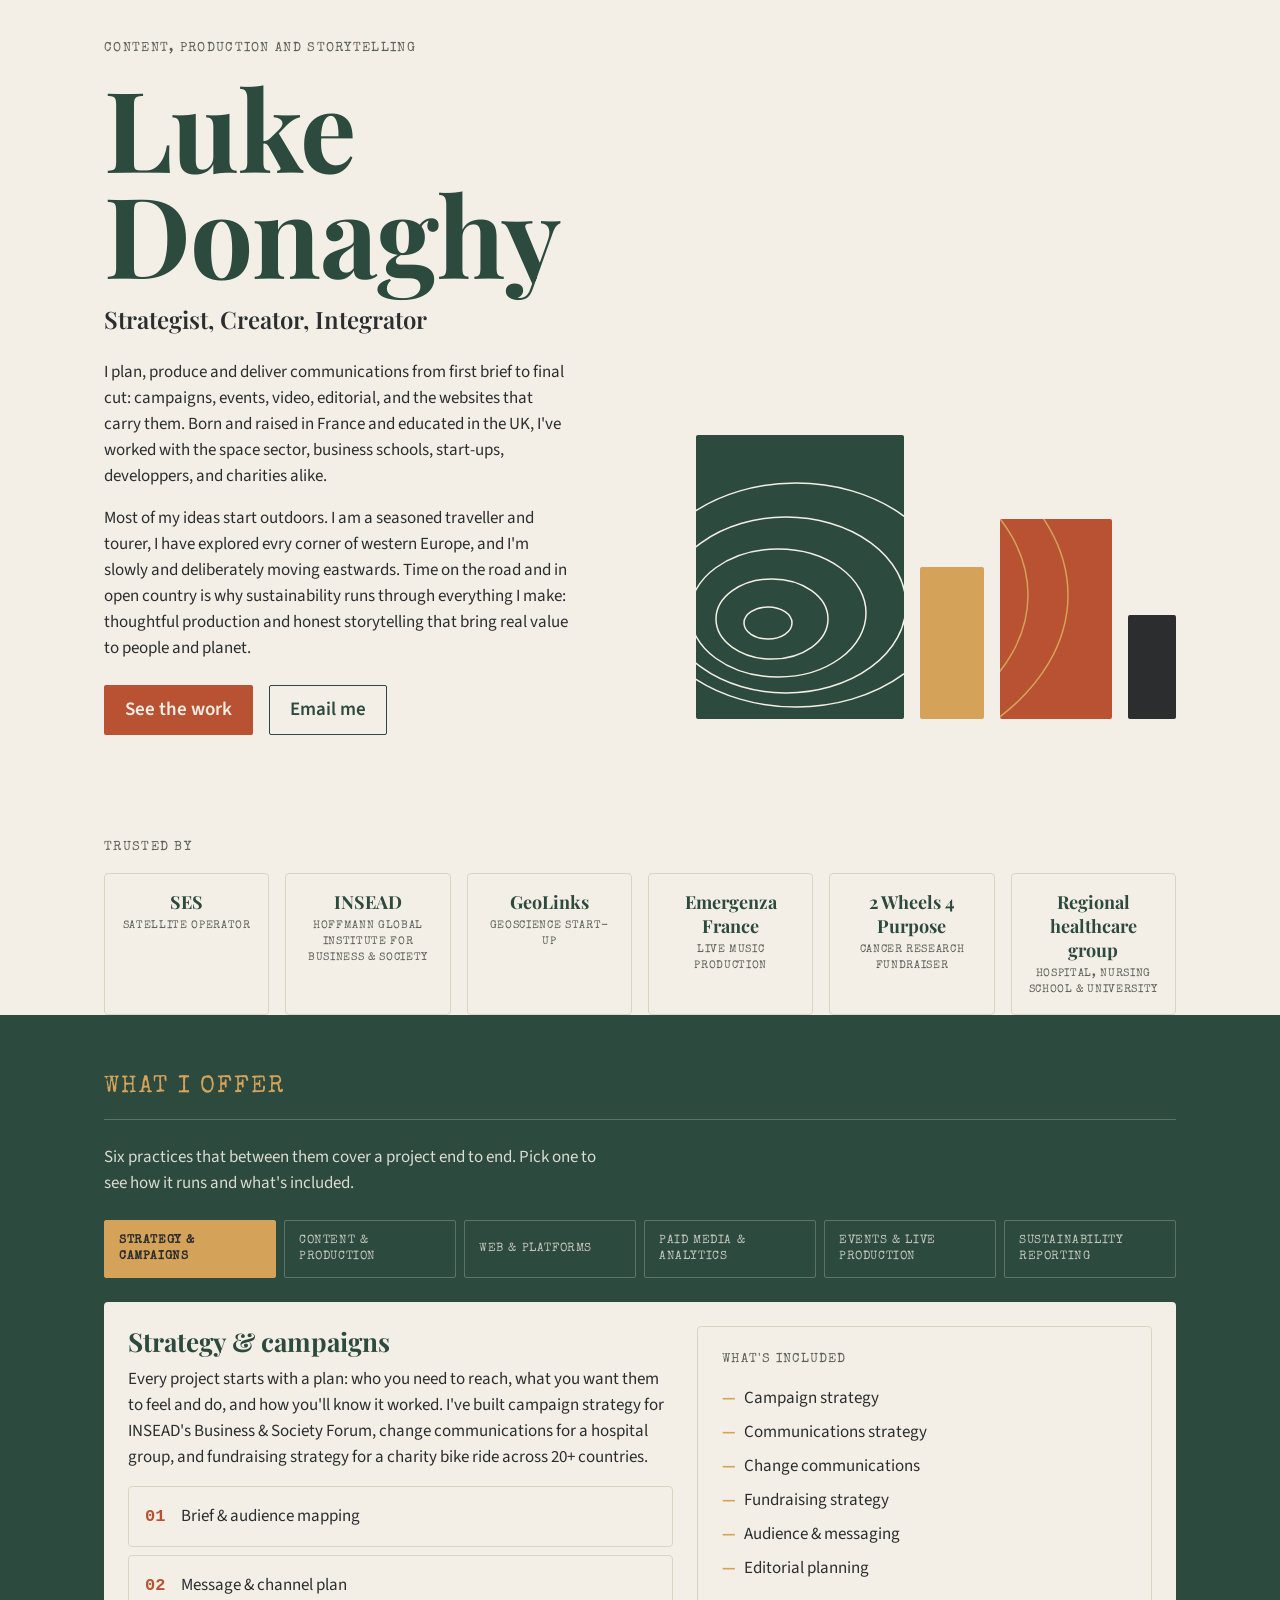
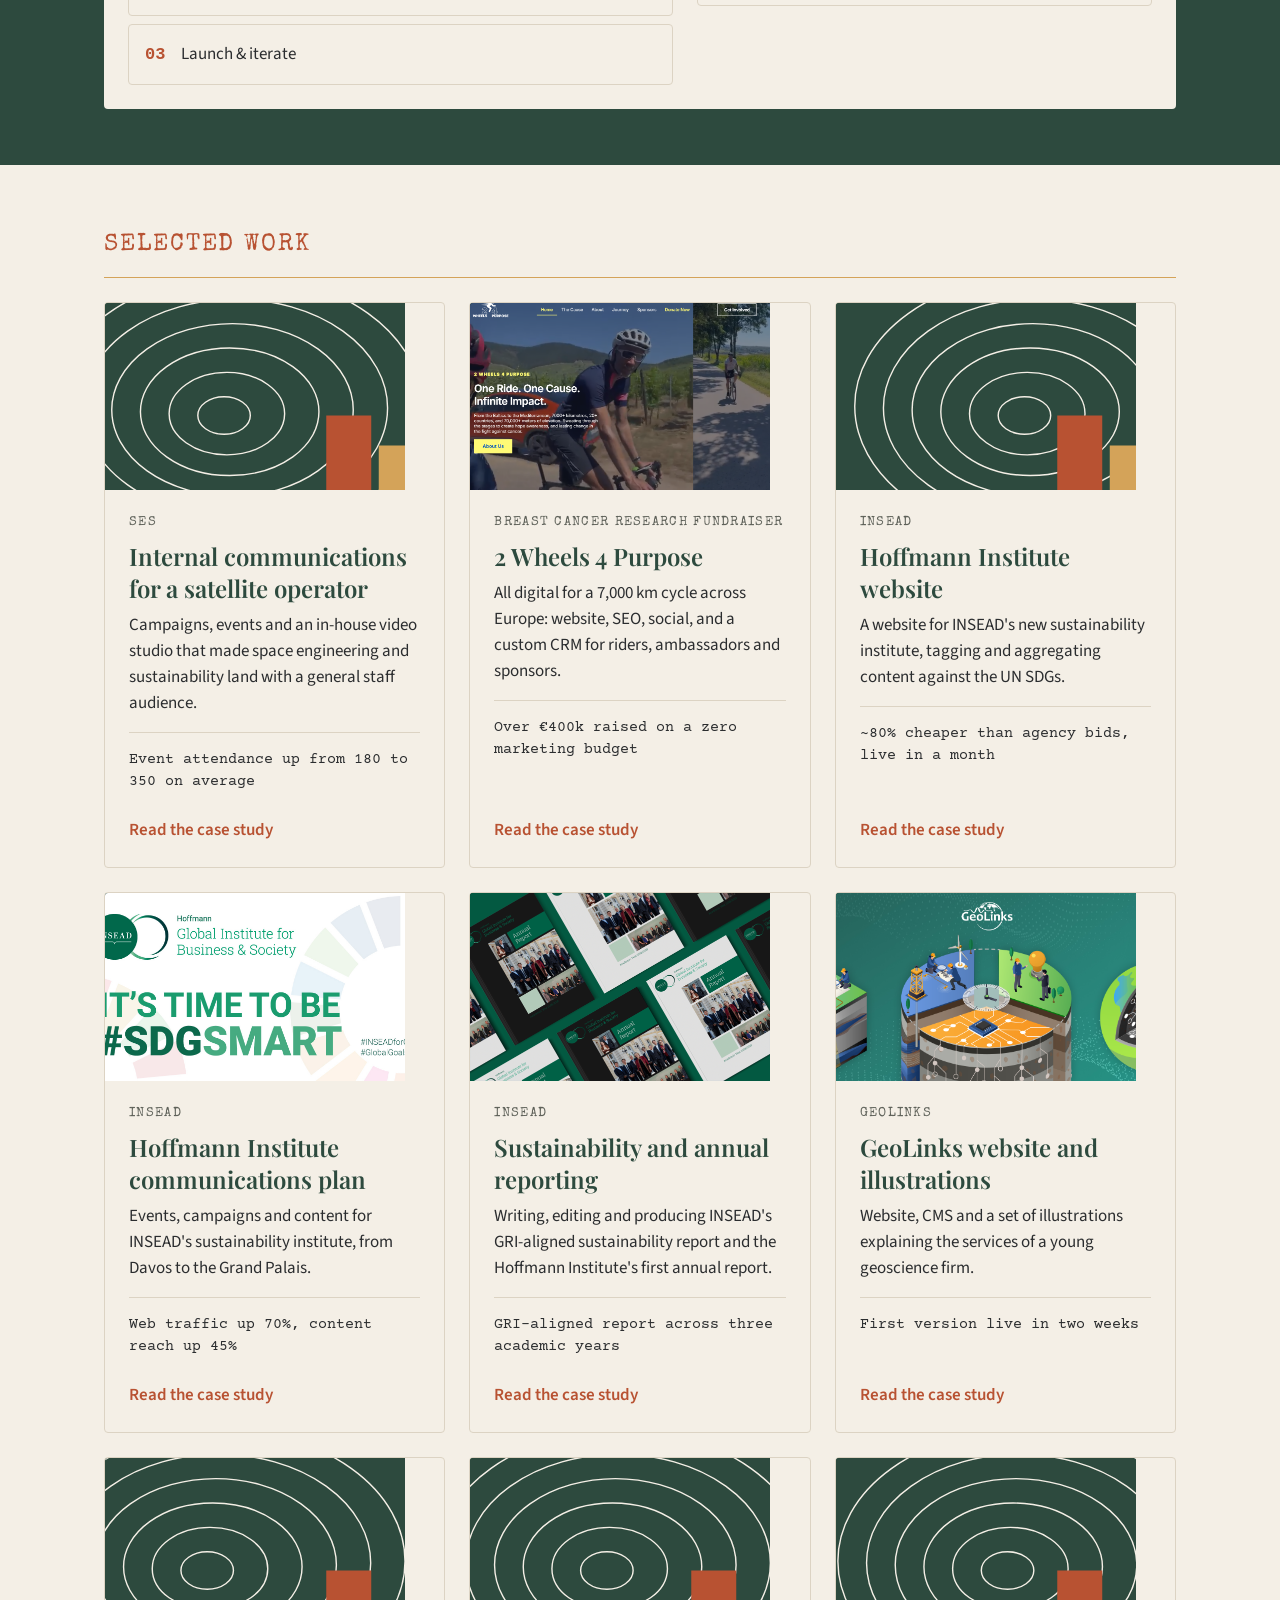
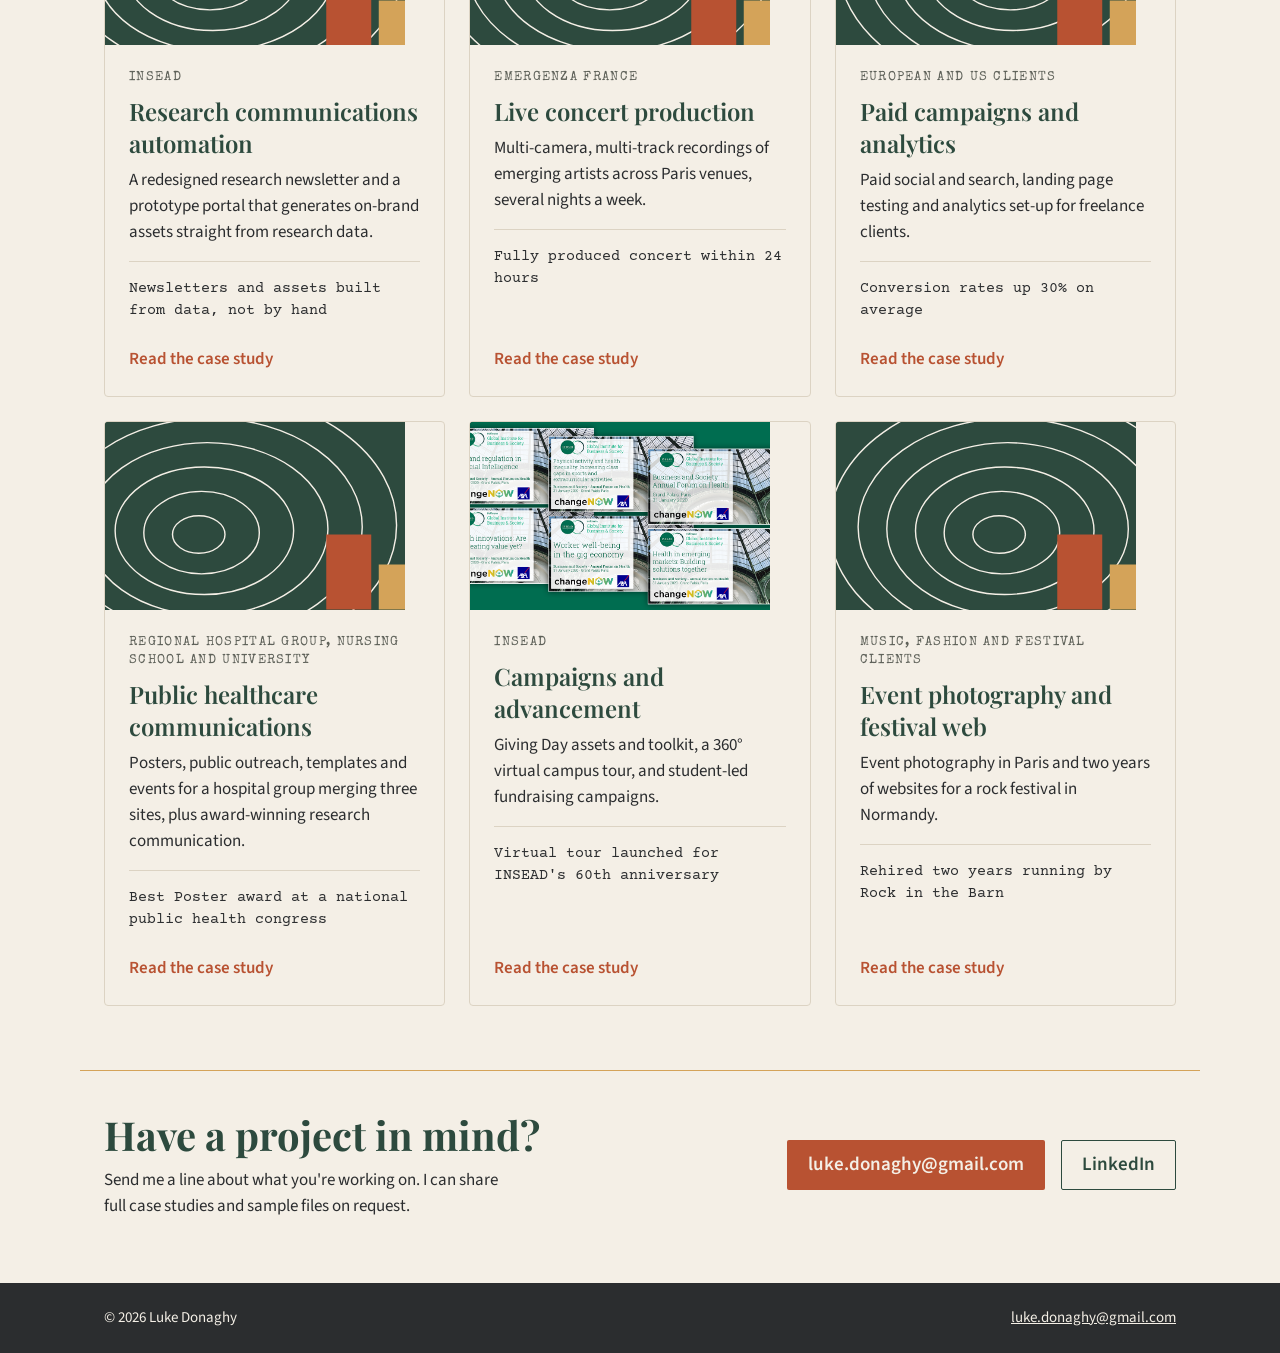
==== commit dc67820c: "Bust asset cache for the new tabs/partners CSS & JS assets/* is cached for an hour by _headers, so r" ====
--- a/index.html
+++ b/index.html
@@ -8,7 +8,7 @@
 <link rel="preconnect" href="https://fonts.googleapis.com">
 <link rel="preconnect" href="https://fonts.gstatic.com" crossorigin>
 <link href="https://fonts.googleapis.com/css2?family=Playfair+Display:wght@600;700&family=Special+Elite&family=Courier+Prime&family=Source+Sans+3:wght@400;600&display=swap" rel="stylesheet">
-<link rel="stylesheet" href="assets/styles.css">
+<link rel="stylesheet" href="assets/styles.css?v=2">
 </head>
 <body>
 
@@ -145,6 +145,6 @@
   </div>
 </dialog>
 
-<script src="assets/app.js" defer></script>
+<script src="assets/app.js?v=2" defer></script>
 </body>
 </html>
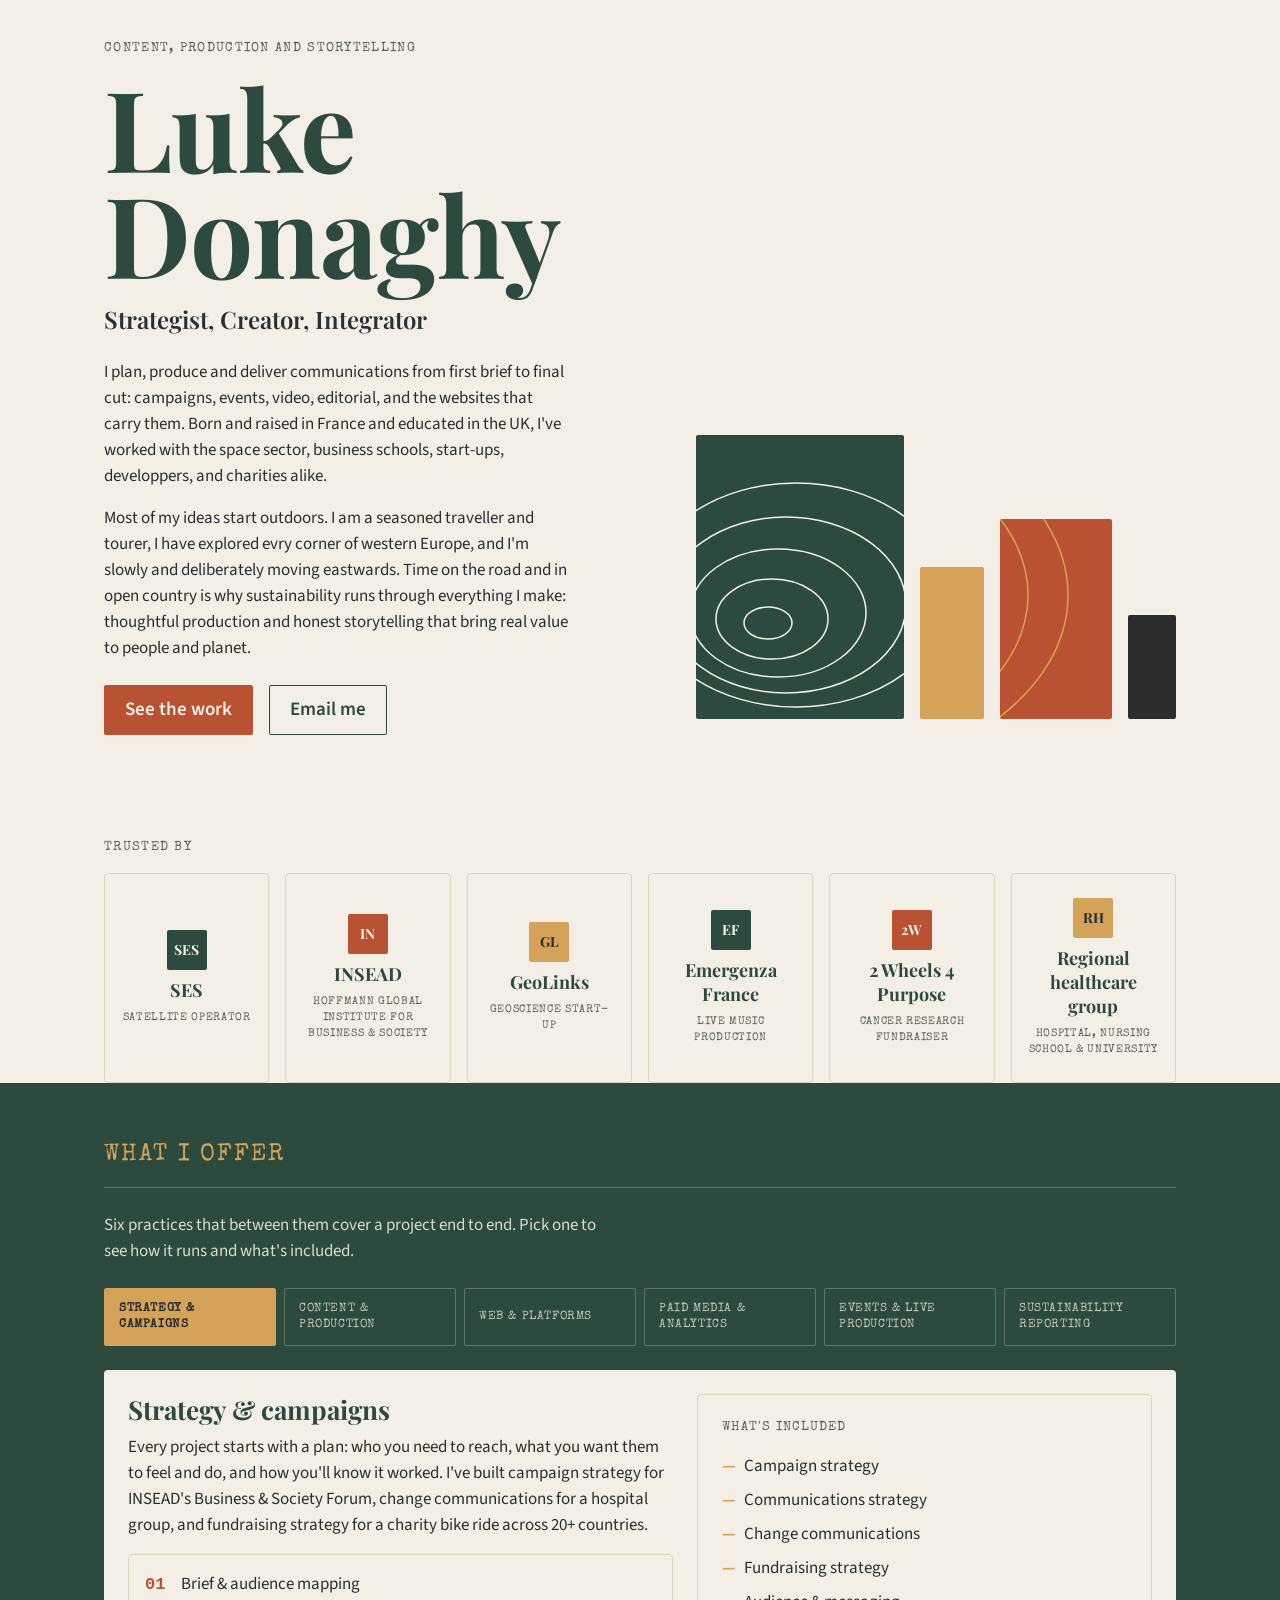
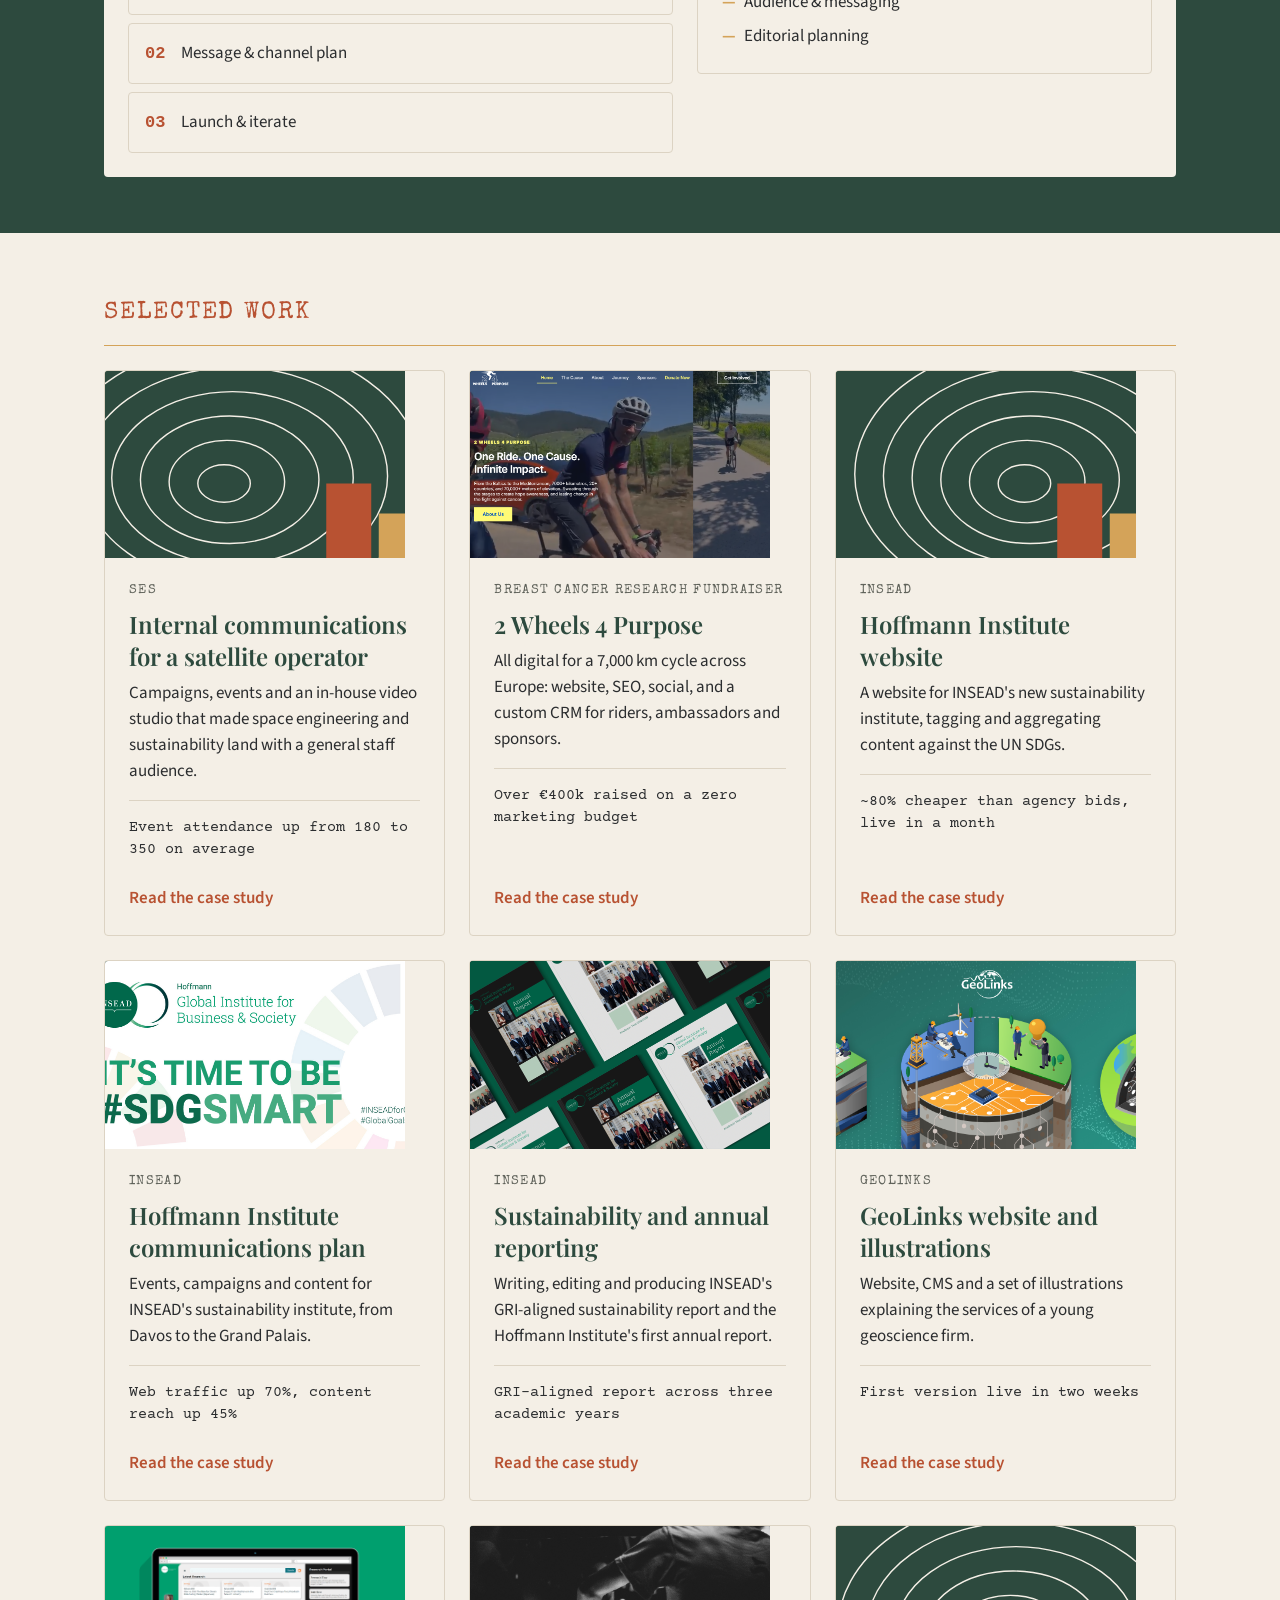
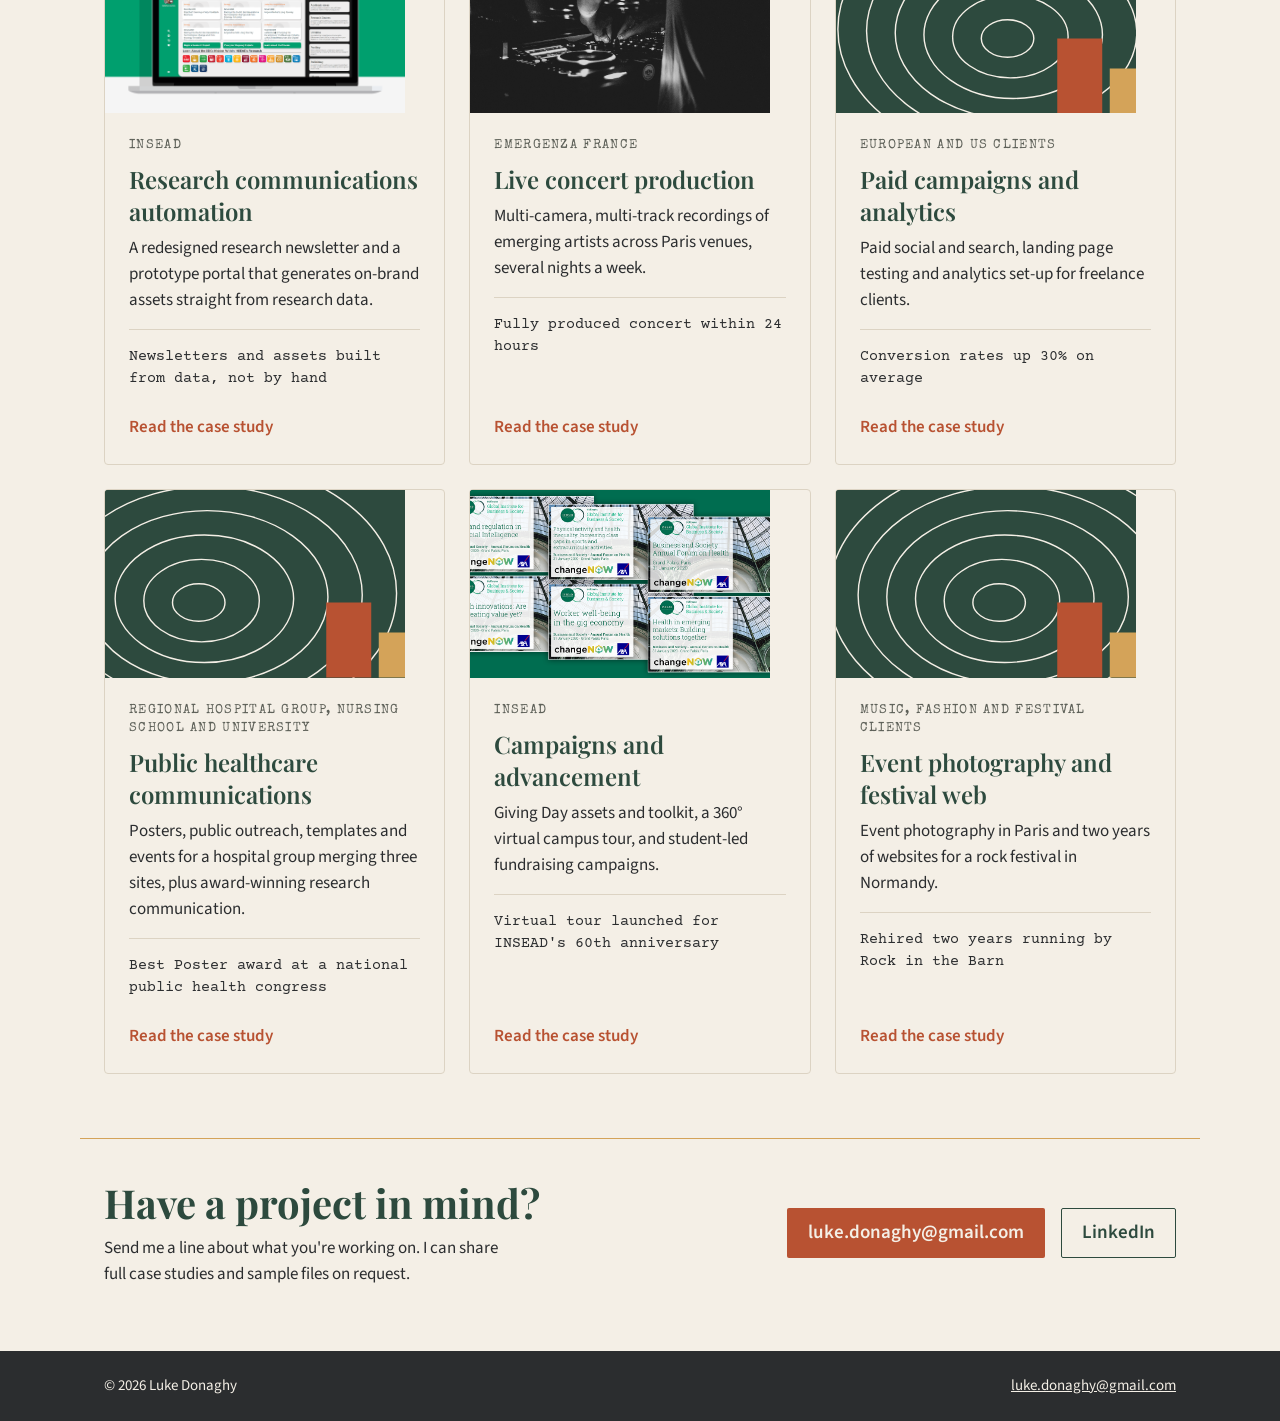
==== commit 0a089fa5: "Add pseudo-logo marks to trusted partners and fix bottom spacing Badges were stretching to the talle" ====
--- a/index.html
+++ b/index.html
@@ -8,7 +8,7 @@
 <link rel="preconnect" href="https://fonts.googleapis.com">
 <link rel="preconnect" href="https://fonts.gstatic.com" crossorigin>
 <link href="https://fonts.googleapis.com/css2?family=Playfair+Display:wght@600;700&family=Special+Elite&family=Courier+Prime&family=Source+Sans+3:wght@400;600&display=swap" rel="stylesheet">
-<link rel="stylesheet" href="assets/styles.css?v=2">
+<link rel="stylesheet" href="assets/styles.css?v=3">
 </head>
 <body>
 
@@ -57,26 +57,32 @@
     <p class="label" id="partners-h">Trusted by</p>
     <div class="partner-grid">
       <div class="partner-badge">
+        <span class="partner-mark">SES</span>
         <span class="partner-name">SES</span>
         <span class="partner-sector">Satellite operator</span>
       </div>
       <div class="partner-badge">
+        <span class="partner-mark">IN</span>
         <span class="partner-name">INSEAD</span>
         <span class="partner-sector">Hoffmann Global Institute for Business &amp; Society</span>
       </div>
       <div class="partner-badge">
+        <span class="partner-mark">GL</span>
         <span class="partner-name">GeoLinks</span>
         <span class="partner-sector">Geoscience start-up</span>
       </div>
       <div class="partner-badge">
+        <span class="partner-mark">EF</span>
         <span class="partner-name">Emergenza France</span>
         <span class="partner-sector">Live music production</span>
       </div>
       <div class="partner-badge">
+        <span class="partner-mark">2W</span>
         <span class="partner-name">2 Wheels 4 Purpose</span>
         <span class="partner-sector">Cancer research fundraiser</span>
       </div>
       <div class="partner-badge">
+        <span class="partner-mark">RH</span>
         <span class="partner-name">Regional healthcare group</span>
         <span class="partner-sector">Hospital, nursing school &amp; university</span>
       </div>
@@ -145,6 +151,6 @@
   </div>
 </dialog>
 
-<script src="assets/app.js?v=2" defer></script>
+<script src="assets/app.js?v=3" defer></script>
 </body>
 </html>
--- a/assets/styles.css
+++ b/assets/styles.css
@@ -119,13 +119,25 @@
     margin-top: var(--space-4);
   }
   .partner-badge {
+    display: flex; flex-direction: column; align-items: center; justify-content: center;
+    gap: var(--space-2);
     border: 1px solid var(--line);
     border-radius: var(--radius-md);
-    padding: var(--space-4);
+    padding: var(--space-6) var(--space-4);
     text-align: center;
     transition: border-color .2s;
   }
   .partner-badge:hover { border-color: var(--ochre); }
+  .partner-mark {
+    display: flex; align-items: center; justify-content: center;
+    width: 40px; height: 40px;
+    border-radius: var(--radius-sm);
+    font-family: var(--font-display); font-weight: 700; font-size: 14px;
+    color: var(--canvas);
+  }
+  .partner-badge:nth-child(3n+1) .partner-mark { background: var(--forest); }
+  .partner-badge:nth-child(3n+2) .partner-mark { background: var(--rust); }
+  .partner-badge:nth-child(3n+3) .partner-mark { background: var(--ochre); color: var(--slate); }
   .partner-name {
     display: block;
     font-family: var(--font-display); font-weight: 700;
@@ -135,7 +147,6 @@
     display: block;
     font-family: var(--font-type); font-size: 11px; line-height: 16px;
     letter-spacing: .06em; text-transform: uppercase; color: var(--ink-muted);
-    margin-top: 4px;
   }
 
   /* Capabilities band */
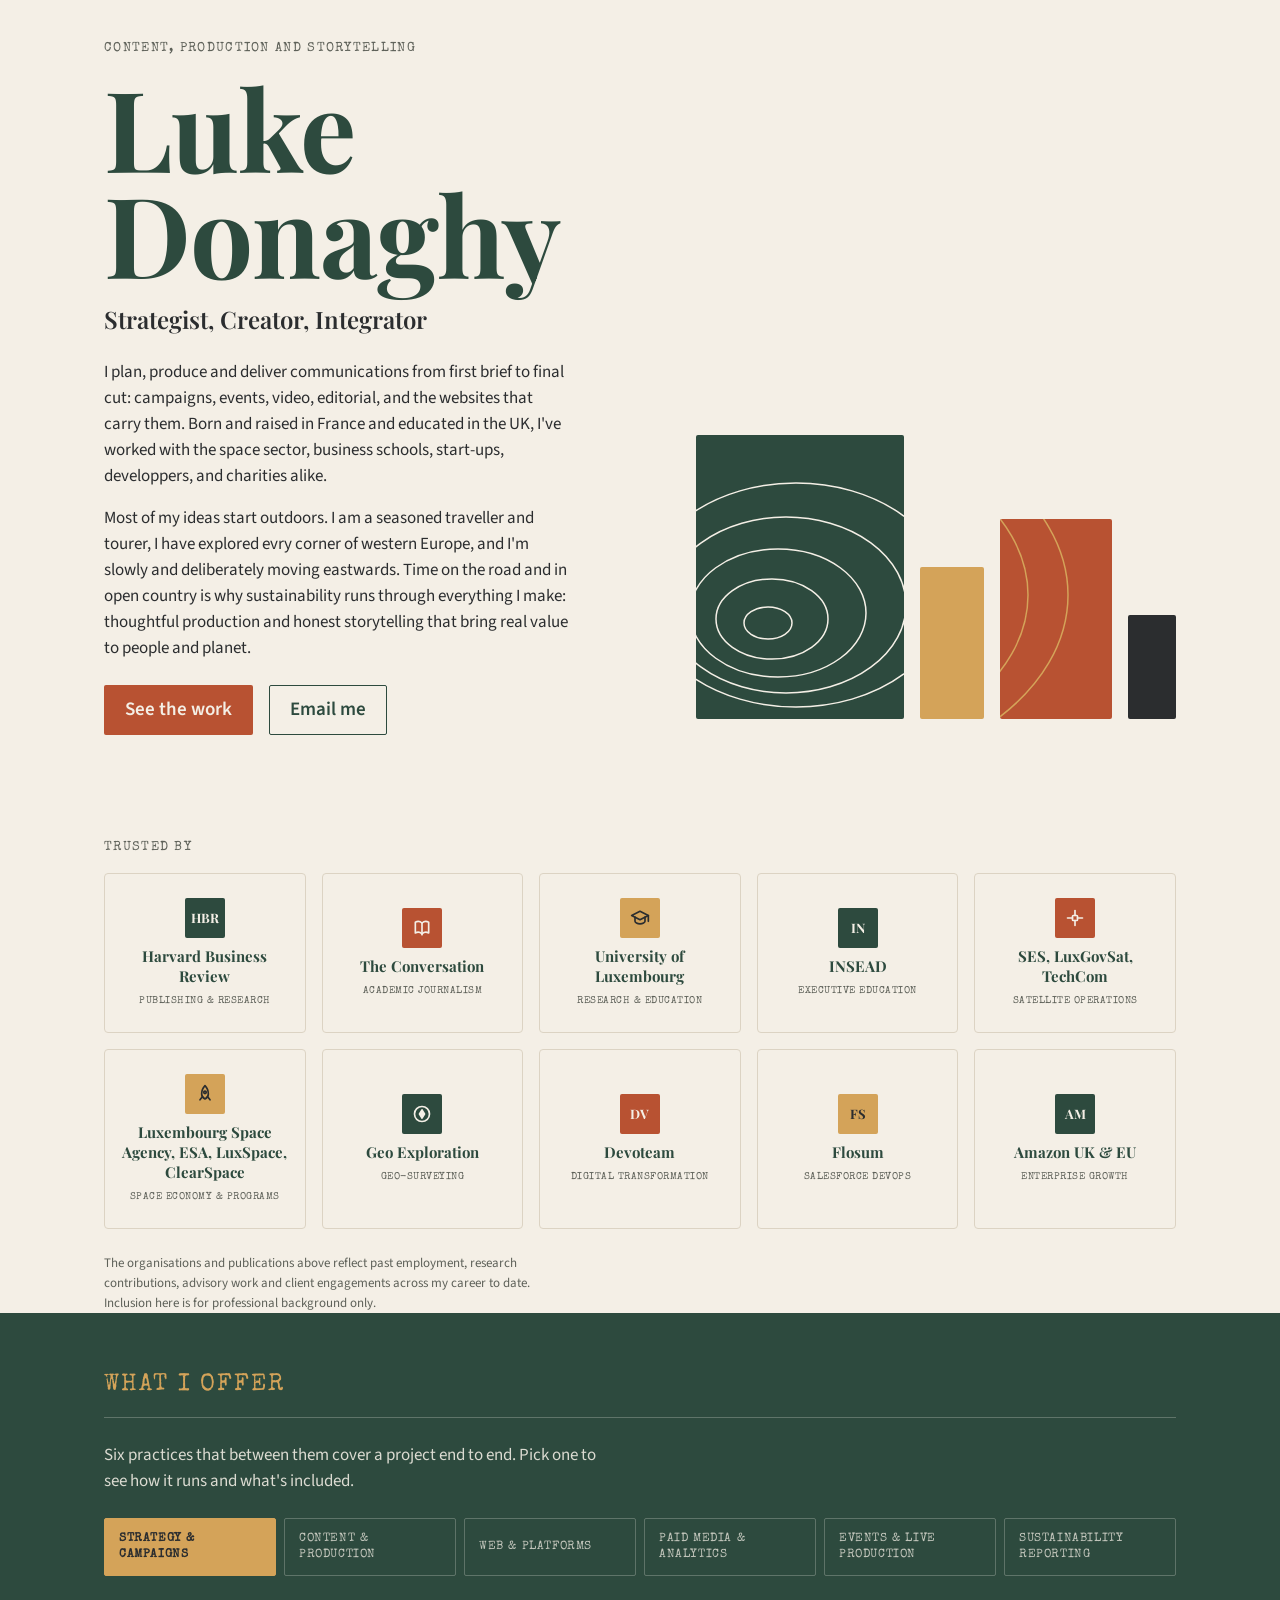
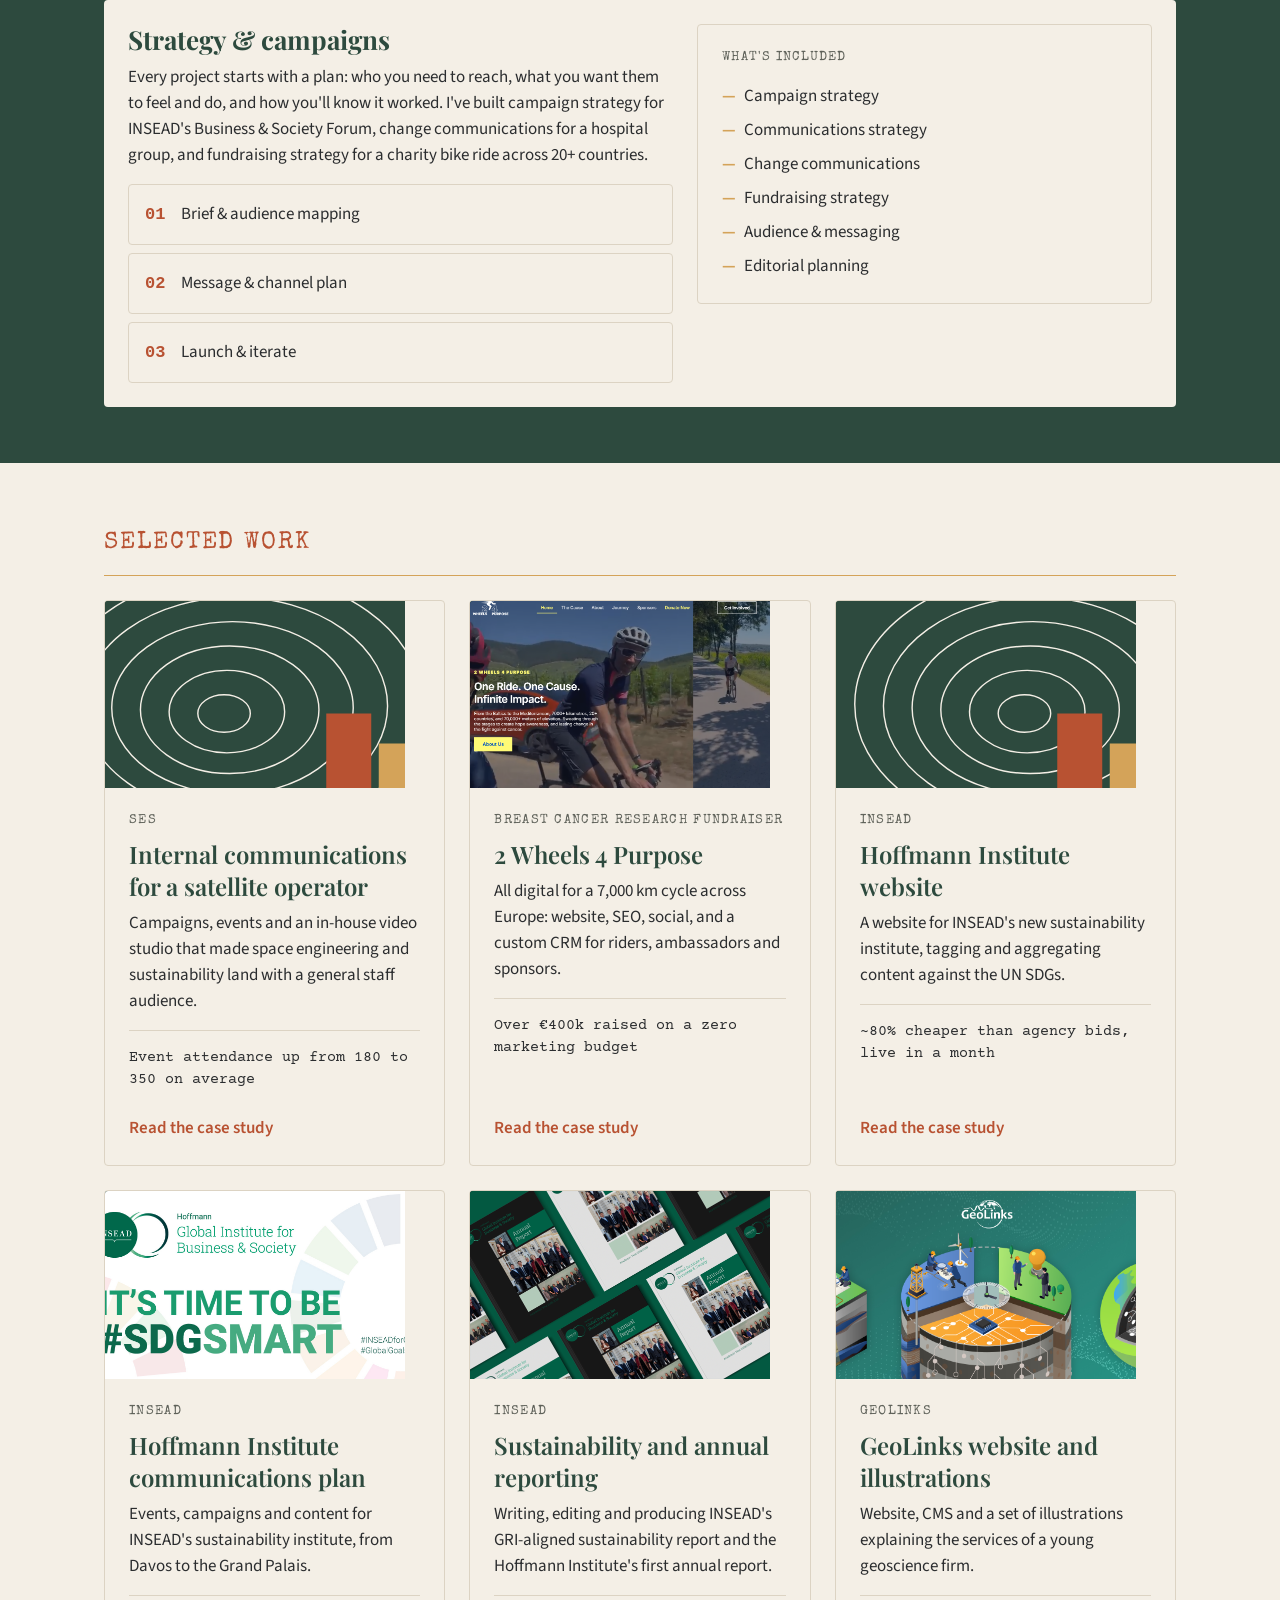
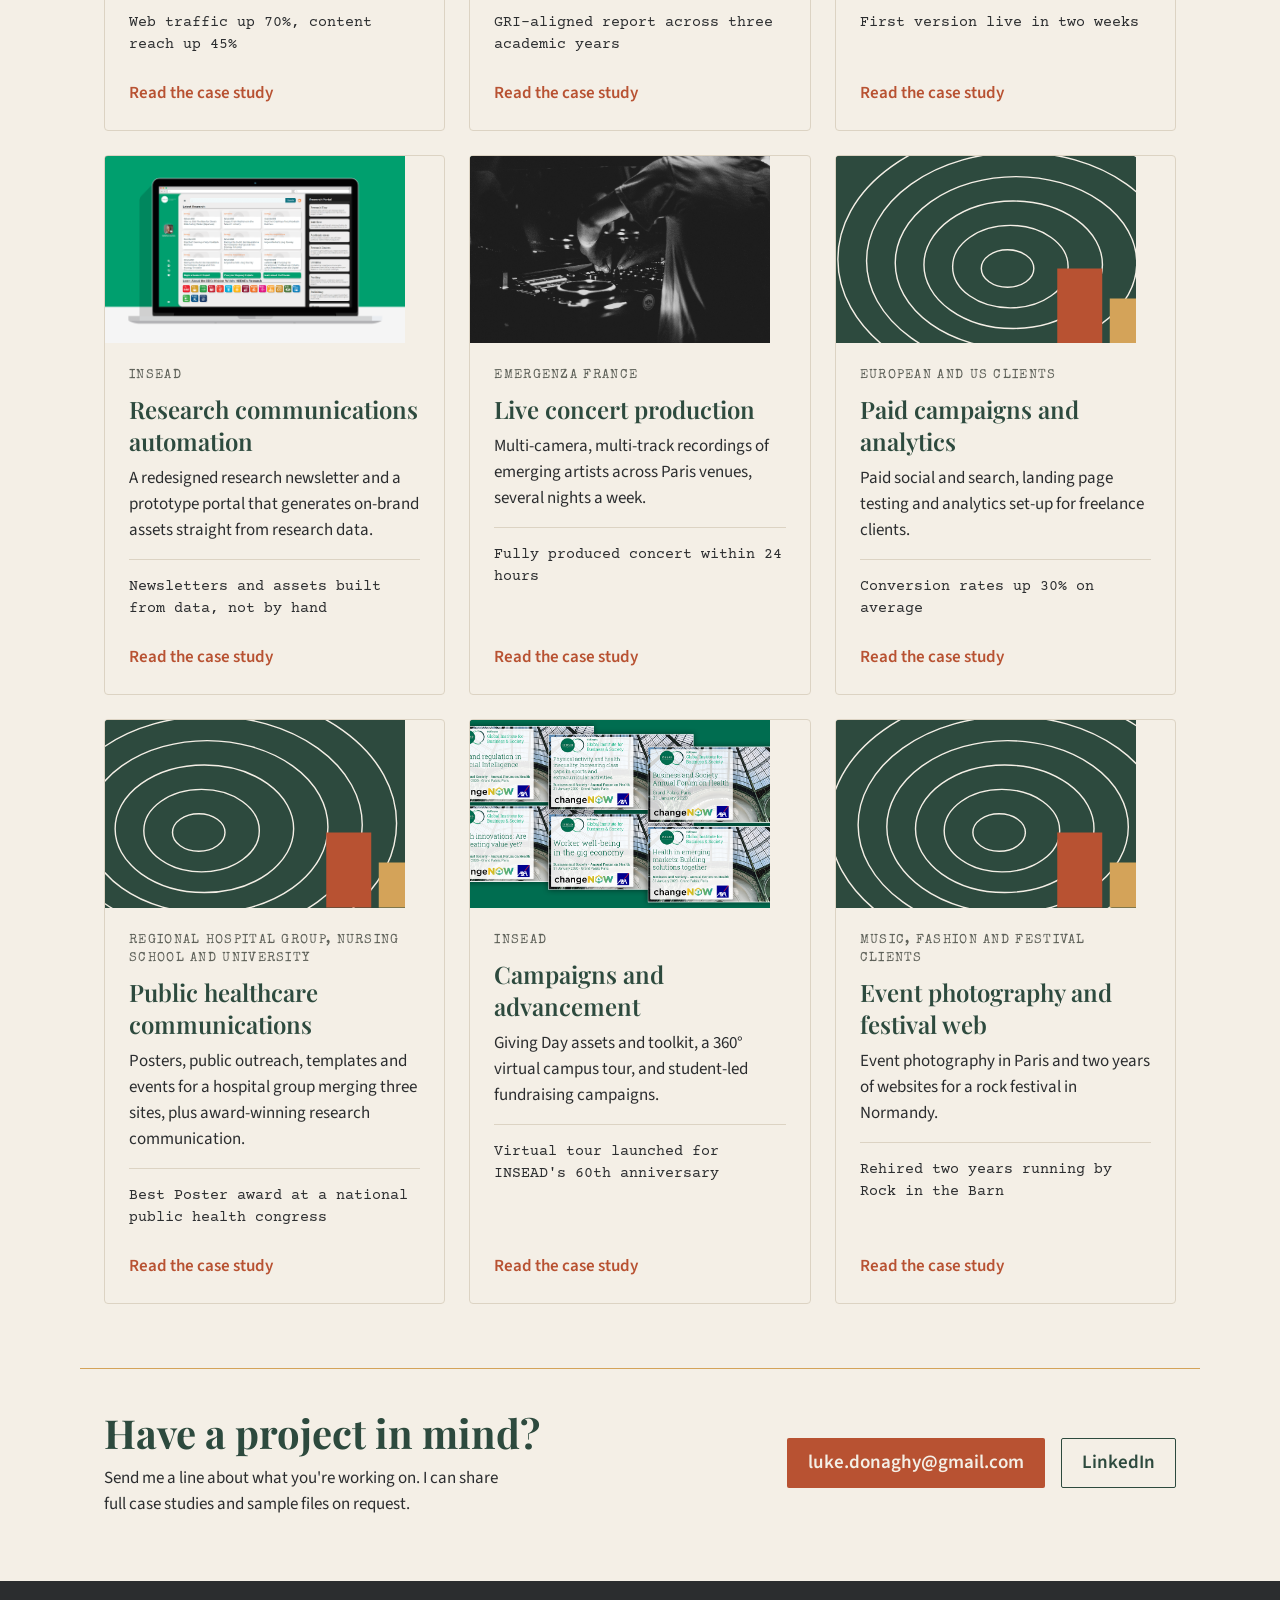
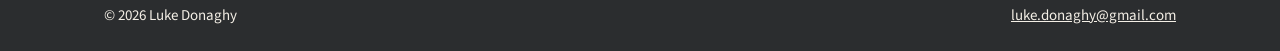
==== commit accfbe80: "Replace invented client badges with the real 10-org career pedigree The previous 'trusted by' sectio" ====
--- a/index.html
+++ b/index.html
@@ -8,7 +8,7 @@
 <link rel="preconnect" href="https://fonts.googleapis.com">
 <link rel="preconnect" href="https://fonts.gstatic.com" crossorigin>
 <link href="https://fonts.googleapis.com/css2?family=Playfair+Display:wght@600;700&family=Special+Elite&family=Courier+Prime&family=Source+Sans+3:wght@400;600&display=swap" rel="stylesheet">
-<link rel="stylesheet" href="assets/styles.css?v=3">
+<link rel="stylesheet" href="assets/styles.css?v=4">
 </head>
 <body>
 
@@ -57,36 +57,88 @@
     <p class="label" id="partners-h">Trusted by</p>
     <div class="partner-grid">
       <div class="partner-badge">
-        <span class="partner-mark">SES</span>
-        <span class="partner-name">SES</span>
-        <span class="partner-sector">Satellite operator</span>
-      </div>
-      <div class="partner-badge">
-        <span class="partner-mark">IN</span>
+        <span class="partner-mark partner-mark-text">HBR</span>
+        <span class="partner-name">Harvard Business Review</span>
+        <span class="partner-sector">Publishing &amp; Research</span>
+      </div>
+      <div class="partner-badge">
+        <span class="partner-mark">
+          <svg viewBox="0 0 24 24" fill="none" stroke="currentColor" stroke-width="2" stroke-linecap="round" stroke-linejoin="round" aria-hidden="true">
+            <path d="M12 6v14"/>
+            <path d="M4 5c2.5-1.3 5.8-1 8 1 2.2-2 5.5-2.3 8-1v13c-2.5-1.3-5.8-1-8 1-2.2-2-5.5-2.3-8-1z"/>
+          </svg>
+        </span>
+        <span class="partner-name">The Conversation</span>
+        <span class="partner-sector">Academic Journalism</span>
+      </div>
+      <div class="partner-badge">
+        <span class="partner-mark">
+          <svg viewBox="0 0 24 24" fill="none" stroke="currentColor" stroke-width="2" stroke-linecap="round" stroke-linejoin="round" aria-hidden="true">
+            <polygon points="12,4 22,9 12,14 2,9"/>
+            <path d="M6 11v5c0 1.5 2.7 3 6 3s6-1.5 6-3v-5"/>
+            <line x1="22" y1="9" x2="22" y2="16"/>
+          </svg>
+        </span>
+        <span class="partner-name">University of Luxembourg</span>
+        <span class="partner-sector">Research &amp; Education</span>
+      </div>
+      <div class="partner-badge">
+        <span class="partner-mark partner-mark-text">IN</span>
         <span class="partner-name">INSEAD</span>
-        <span class="partner-sector">Hoffmann Global Institute for Business &amp; Society</span>
-      </div>
-      <div class="partner-badge">
-        <span class="partner-mark">GL</span>
-        <span class="partner-name">GeoLinks</span>
-        <span class="partner-sector">Geoscience start-up</span>
-      </div>
-      <div class="partner-badge">
-        <span class="partner-mark">EF</span>
-        <span class="partner-name">Emergenza France</span>
-        <span class="partner-sector">Live music production</span>
-      </div>
-      <div class="partner-badge">
-        <span class="partner-mark">2W</span>
-        <span class="partner-name">2 Wheels 4 Purpose</span>
-        <span class="partner-sector">Cancer research fundraiser</span>
-      </div>
-      <div class="partner-badge">
-        <span class="partner-mark">RH</span>
-        <span class="partner-name">Regional healthcare group</span>
-        <span class="partner-sector">Hospital, nursing school &amp; university</span>
-      </div>
-    </div>
+        <span class="partner-sector">Executive Education</span>
+      </div>
+      <div class="partner-badge">
+        <span class="partner-mark">
+          <svg viewBox="0 0 24 24" fill="none" stroke="currentColor" stroke-width="2" stroke-linecap="round" stroke-linejoin="round" aria-hidden="true">
+            <rect x="9" y="9" width="6" height="6" rx="1"/>
+            <line x1="12" y1="9" x2="12" y2="3"/>
+            <line x1="12" y1="15" x2="12" y2="21"/>
+            <line x1="9" y1="12" x2="3" y2="12"/>
+            <line x1="15" y1="12" x2="21" y2="12"/>
+          </svg>
+        </span>
+        <span class="partner-name">SES, LuxGovSat, TechCom</span>
+        <span class="partner-sector">Satellite Operations</span>
+      </div>
+      <div class="partner-badge">
+        <span class="partner-mark">
+          <svg viewBox="0 0 24 24" fill="none" stroke="currentColor" stroke-width="2" stroke-linecap="round" stroke-linejoin="round" aria-hidden="true">
+            <path d="M12 2c3 3 4 7 4 10 0 3-2 5-4 6-2-1-4-3-4-6 0-3 1-7 4-10z"/>
+            <circle cx="12" cy="10" r="1.5"/>
+            <path d="M9 15l-3 4"/>
+            <path d="M15 15l3 4"/>
+          </svg>
+        </span>
+        <span class="partner-name">Luxembourg Space Agency, ESA, LuxSpace, ClearSpace</span>
+        <span class="partner-sector">Space Economy &amp; Programs</span>
+      </div>
+      <div class="partner-badge">
+        <span class="partner-mark">
+          <svg viewBox="0 0 24 24" fill="none" stroke="currentColor" stroke-width="2" stroke-linecap="round" stroke-linejoin="round" aria-hidden="true">
+            <circle cx="12" cy="12" r="9"/>
+            <polygon points="12,7 15,12 12,17 9,12" fill="currentColor"/>
+          </svg>
+        </span>
+        <span class="partner-name">Geo Exploration</span>
+        <span class="partner-sector">Geo-Surveying</span>
+      </div>
+      <div class="partner-badge">
+        <span class="partner-mark partner-mark-text">DV</span>
+        <span class="partner-name">Devoteam</span>
+        <span class="partner-sector">Digital Transformation</span>
+      </div>
+      <div class="partner-badge">
+        <span class="partner-mark partner-mark-text">FS</span>
+        <span class="partner-name">Flosum</span>
+        <span class="partner-sector">Salesforce DevOps</span>
+      </div>
+      <div class="partner-badge">
+        <span class="partner-mark partner-mark-text">AM</span>
+        <span class="partner-name">Amazon UK &amp; EU</span>
+        <span class="partner-sector">Enterprise Growth</span>
+      </div>
+    </div>
+    <p class="partners-note">The organisations and publications above reflect past employment, research contributions, advisory work and client engagements across my career to date. Inclusion here is for professional background only.</p>
   </div>
 </section>
 
@@ -151,6 +203,6 @@
   </div>
 </dialog>
 
-<script src="assets/app.js?v=3" defer></script>
+<script src="assets/app.js?v=4" defer></script>
 </body>
 </html>
--- a/assets/styles.css
+++ b/assets/styles.css
@@ -114,10 +114,12 @@
   .partners { padding: var(--space-10) 0 0; }
   .partner-grid {
     display: grid;
-    grid-template-columns: repeat(auto-fit, minmax(160px, 1fr));
+    grid-template-columns: repeat(2, minmax(0, 1fr));
     gap: var(--space-4);
     margin-top: var(--space-4);
   }
+  @media (min-width: 560px) { .partner-grid { grid-template-columns: repeat(3, minmax(0, 1fr)); } }
+  @media (min-width: 860px) { .partner-grid { grid-template-columns: repeat(5, minmax(0, 1fr)); } }
   .partner-badge {
     display: flex; flex-direction: column; align-items: center; justify-content: center;
     gap: var(--space-2);
@@ -132,21 +134,27 @@
     display: flex; align-items: center; justify-content: center;
     width: 40px; height: 40px;
     border-radius: var(--radius-sm);
-    font-family: var(--font-display); font-weight: 700; font-size: 14px;
+    font-family: var(--font-display); font-weight: 700; font-size: 13px;
     color: var(--canvas);
   }
+  .partner-mark svg { width: 20px; height: 20px; stroke: var(--canvas); }
   .partner-badge:nth-child(3n+1) .partner-mark { background: var(--forest); }
   .partner-badge:nth-child(3n+2) .partner-mark { background: var(--rust); }
   .partner-badge:nth-child(3n+3) .partner-mark { background: var(--ochre); color: var(--slate); }
+  .partner-badge:nth-child(3n+3) .partner-mark svg { stroke: var(--slate); }
   .partner-name {
     display: block;
     font-family: var(--font-display); font-weight: 700;
-    font-size: 18px; line-height: 24px; color: var(--forest);
+    font-size: 15px; line-height: 20px; color: var(--forest);
   }
   .partner-sector {
     display: block;
-    font-family: var(--font-type); font-size: 11px; line-height: 16px;
-    letter-spacing: .06em; text-transform: uppercase; color: var(--ink-muted);
+    font-family: var(--font-type); font-size: 10px; line-height: 14px;
+    letter-spacing: .05em; text-transform: uppercase; color: var(--ink-muted);
+  }
+  .partners-note {
+    font-size: 13px; line-height: 20px; color: var(--ink-muted);
+    max-width: 72ch; margin: var(--space-6) 0 0;
   }
 
   /* Capabilities band */
@@ -210,9 +218,6 @@
   .offer-activities ul { list-style: none; margin: 0; padding: 0; display: grid; gap: var(--space-2); }
   .offer-activities li { display: flex; align-items: baseline; gap: var(--space-2); }
   .offer-activities li::before { content: "\2014"; color: var(--ochre); font-weight: 700; flex: none; }
-  @media (max-width: 600px) {
-    .partner-grid { grid-template-columns: repeat(2, minmax(0, 1fr)); }
-  }
 
   /* Work */
   .work { padding: 64px 0; }
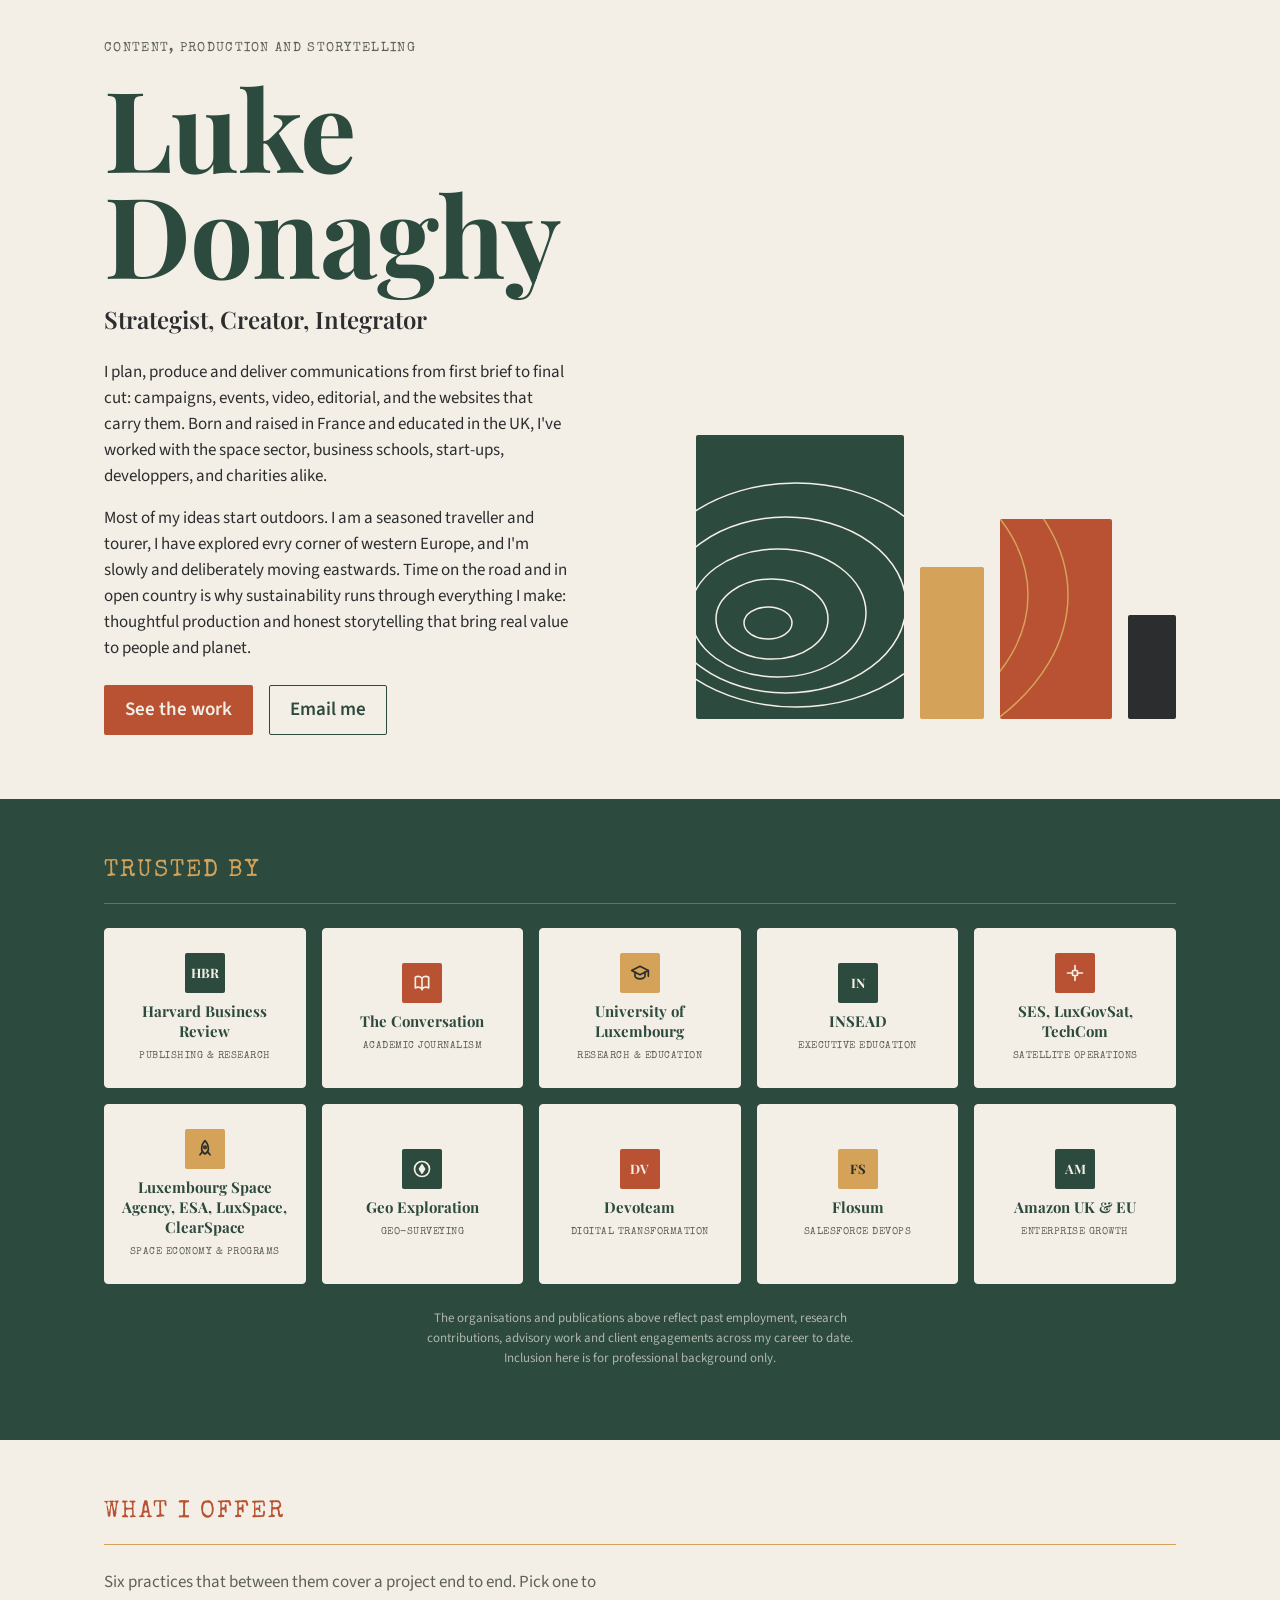
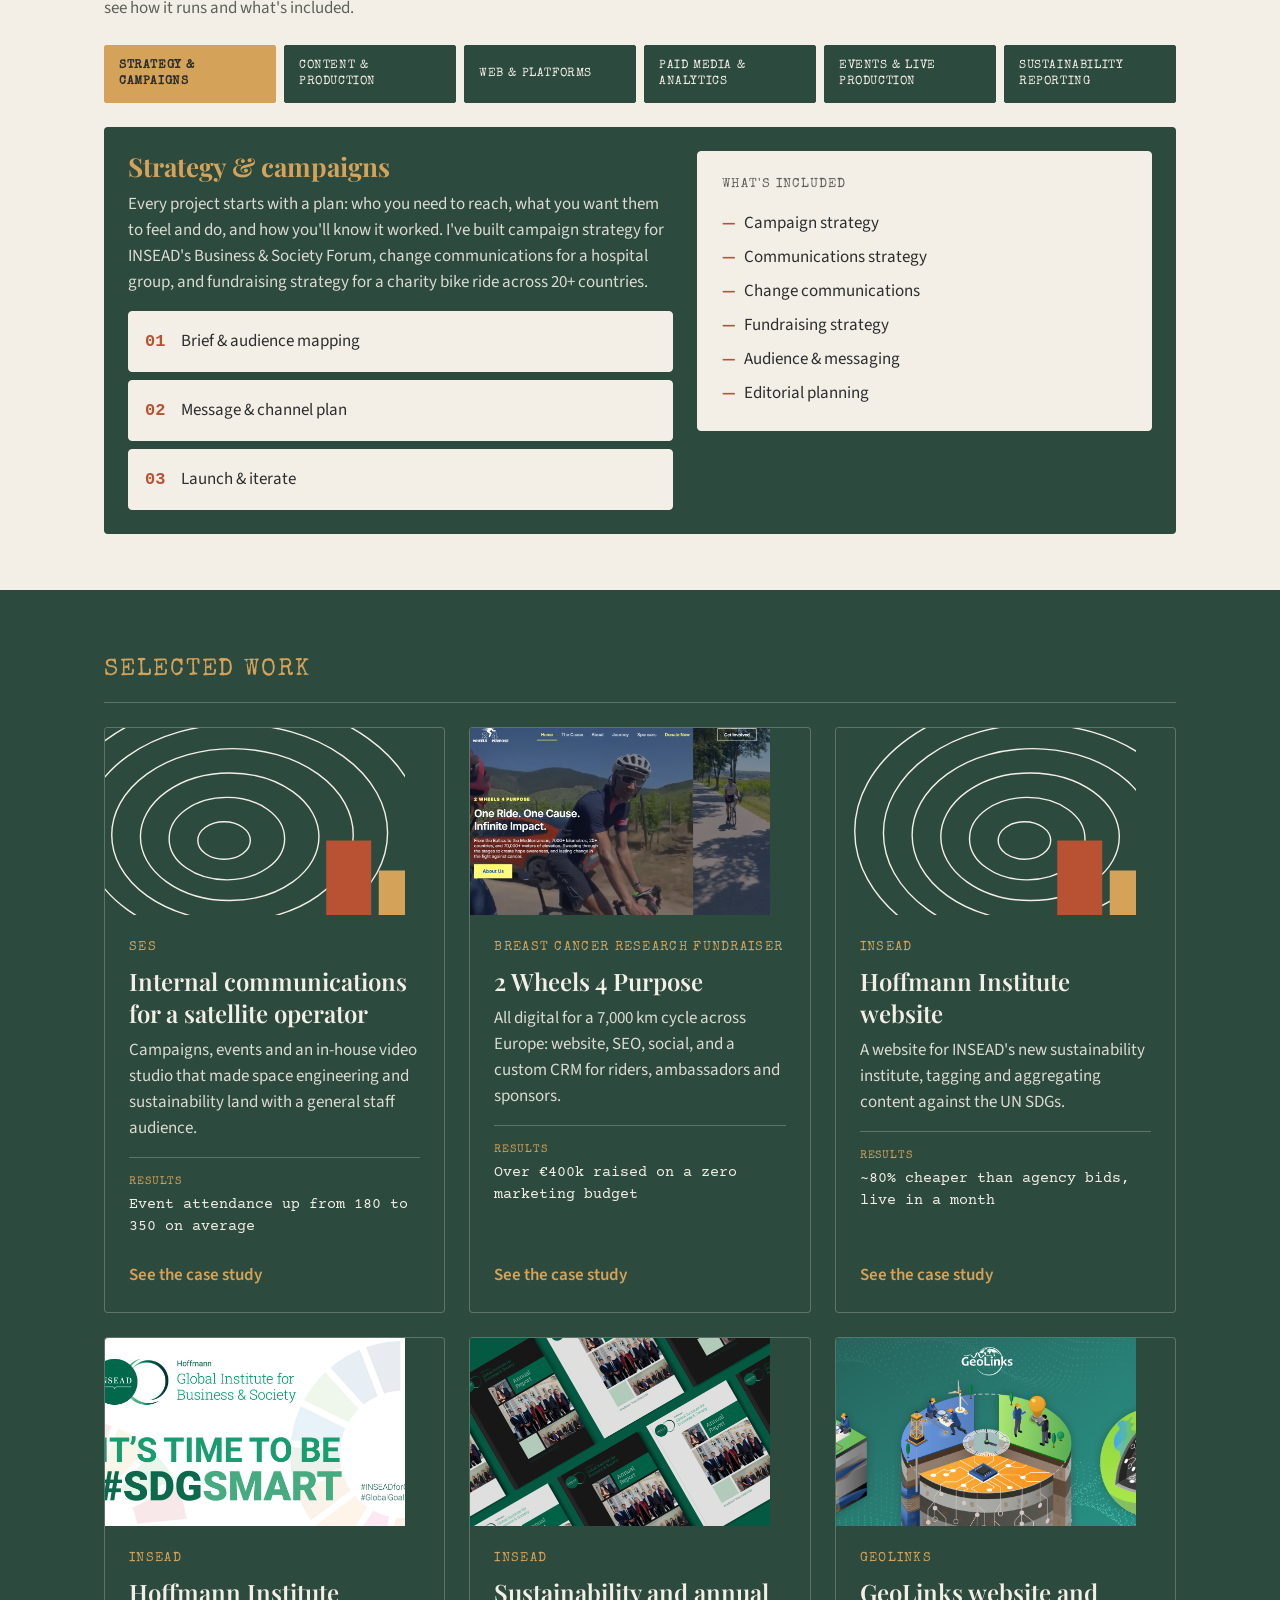
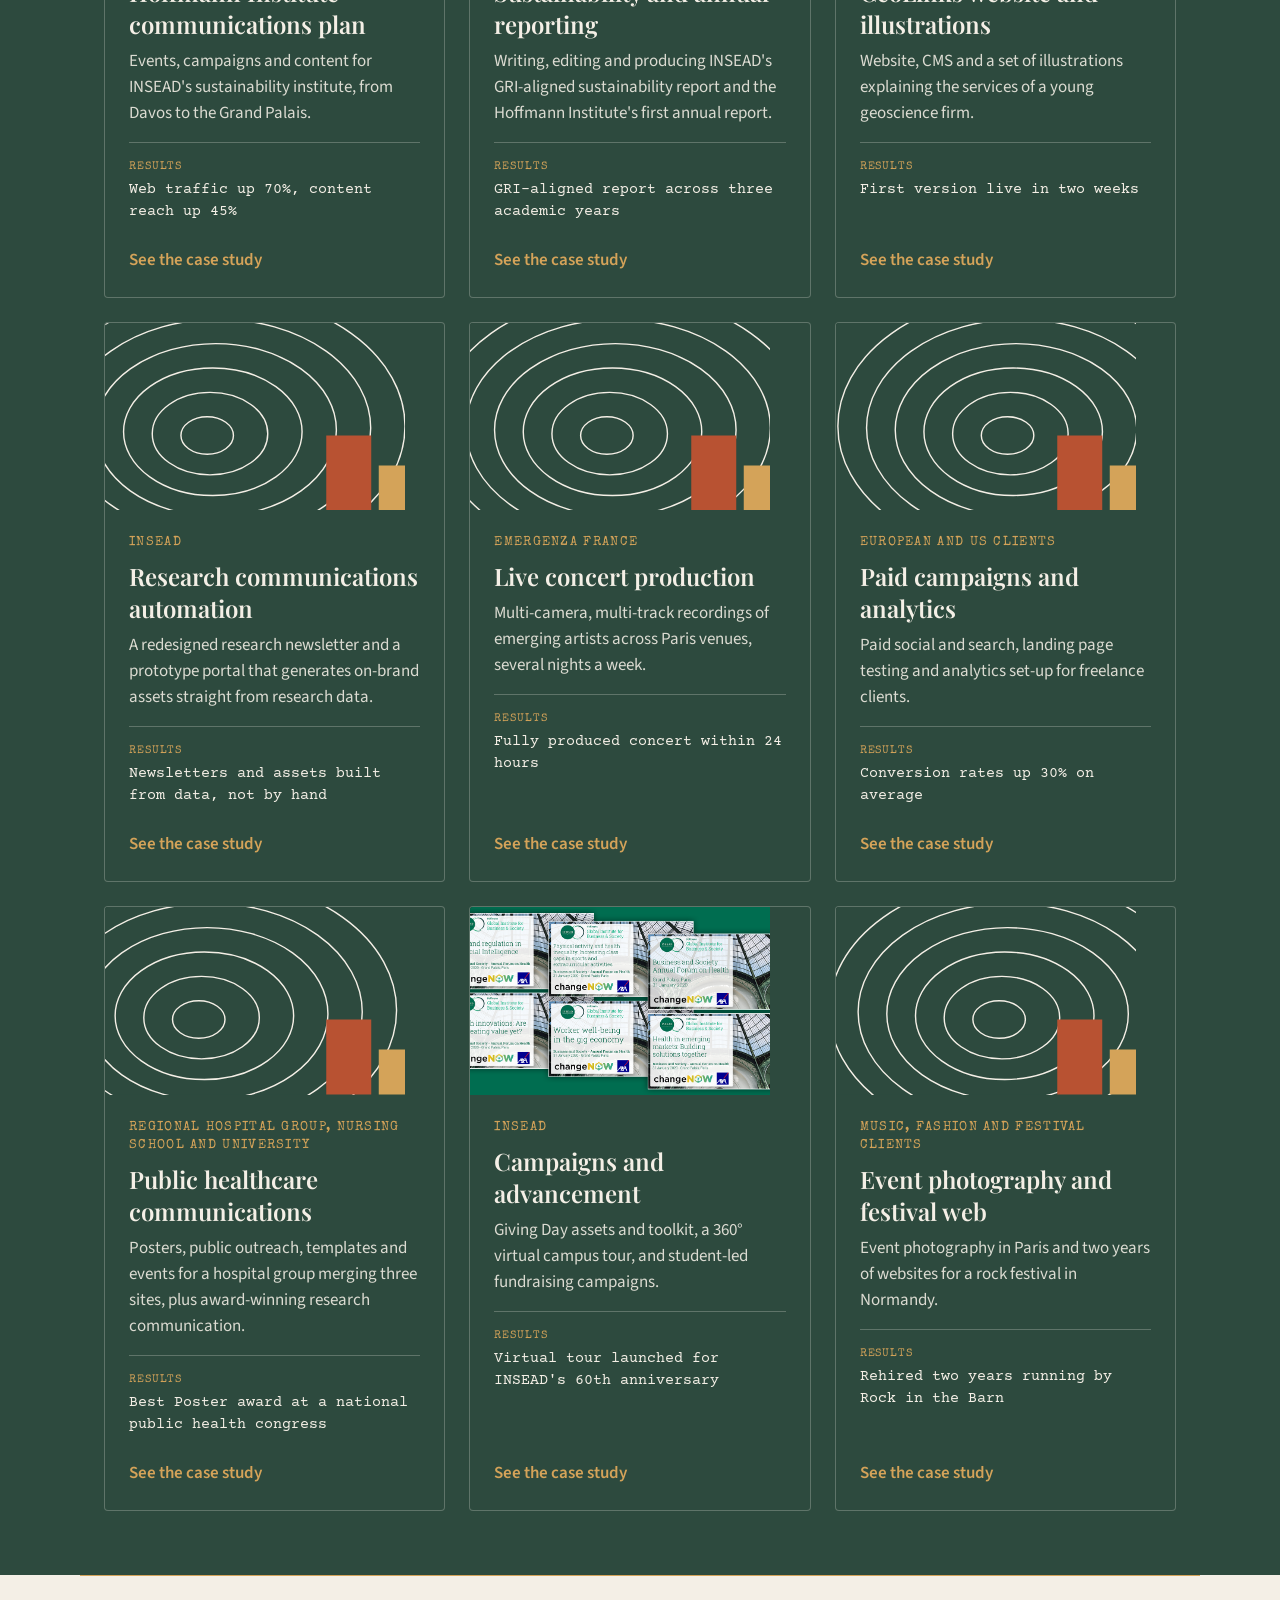
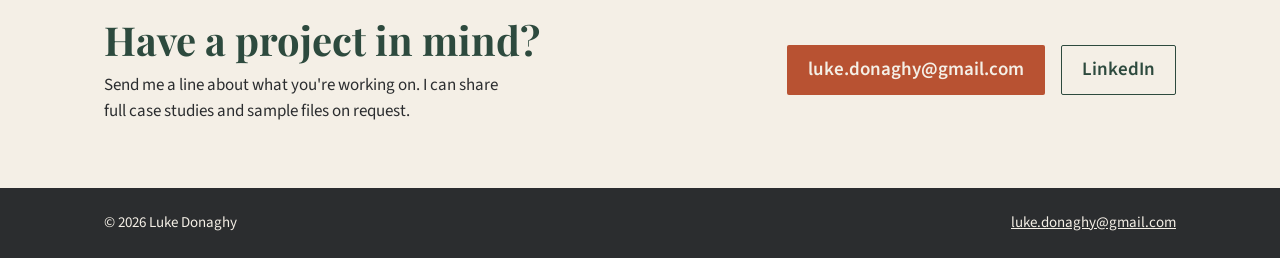
==== commit 4198aa5b: "Redesign section color blocking per feedback - Trusted by: own green section (was blending into hero" ====
--- a/index.html
+++ b/index.html
@@ -8,7 +8,7 @@
 <link rel="preconnect" href="https://fonts.googleapis.com">
 <link rel="preconnect" href="https://fonts.gstatic.com" crossorigin>
 <link href="https://fonts.googleapis.com/css2?family=Playfair+Display:wght@600;700&family=Special+Elite&family=Courier+Prime&family=Source+Sans+3:wght@400;600&display=swap" rel="stylesheet">
-<link rel="stylesheet" href="assets/styles.css?v=4">
+<link rel="stylesheet" href="assets/styles.css?v=5">
 </head>
 <body>
 
@@ -54,7 +54,7 @@
 
 <section class="partners" aria-labelledby="partners-h">
   <div class="wrap">
-    <p class="label" id="partners-h">Trusted by</p>
+    <h2 class="section" id="partners-h">Trusted by</h2>
     <div class="partner-grid">
       <div class="partner-badge">
         <span class="partner-mark partner-mark-text">HBR</span>
@@ -203,6 +203,6 @@
   </div>
 </dialog>
 
-<script src="assets/app.js?v=4" defer></script>
+<script src="assets/app.js?v=5" defer></script>
 </body>
 </html>
--- a/assets/styles.css
+++ b/assets/styles.css
@@ -111,7 +111,8 @@
   }
 
   /* Trusted partners */
-  .partners { padding: var(--space-10) 0 0; }
+  .partners { background: var(--forest); color: var(--canvas); padding: 56px 0; }
+  .partners h2.section { color: var(--ochre); border-bottom-color: rgba(244,239,230,.25); }
   .partner-grid {
     display: grid;
     grid-template-columns: repeat(2, minmax(0, 1fr));
@@ -123,7 +124,8 @@
   .partner-badge {
     display: flex; flex-direction: column; align-items: center; justify-content: center;
     gap: var(--space-2);
-    border: 1px solid var(--line);
+    background: var(--canvas); color: var(--slate);
+    border: 1px solid var(--canvas);
     border-radius: var(--radius-md);
     padding: var(--space-6) var(--space-4);
     text-align: center;
@@ -153,16 +155,15 @@
     letter-spacing: .05em; text-transform: uppercase; color: var(--ink-muted);
   }
   .partners-note {
-    font-size: 13px; line-height: 20px; color: var(--ink-muted);
-    max-width: 72ch; margin: var(--space-6) 0 0;
+    font-size: 13px; line-height: 20px; color: rgba(244,239,230,.65);
+    max-width: 72ch; text-align: center; margin: var(--space-6) auto var(--space-4);
   }
 
   /* Capabilities band */
-  .band { background: var(--forest); color: var(--canvas); padding: 56px 0; }
-  .band h2.section { color: var(--ochre); border-bottom-color: rgba(244,239,230,.25); }
-  .offer-intro { color: rgba(244,239,230,.88); max-width: 64ch; margin: 0 0 var(--space-6); }
-
-  /* Offering tabs */
+  .band { background: var(--canvas); color: var(--slate); padding: 56px 0; }
+  .offer-intro { color: var(--ink-muted); max-width: 64ch; margin: 0 0 var(--space-6); }
+
+  /* Offering tabs: green inactive, orange active */
   .tabs {
     display: grid;
     grid-template-columns: repeat(2, minmax(0, 1fr));
@@ -175,16 +176,16 @@
     font-family: var(--font-type); font-size: 12px; line-height: 16px;
     letter-spacing: .05em; text-transform: uppercase; text-align: left;
     padding: 12px 14px;
-    border: 1px solid rgba(244,239,230,.25);
+    border: 1px solid var(--forest);
     border-radius: var(--radius-sm);
-    background: transparent; color: rgba(244,239,230,.75);
+    background: var(--forest); color: var(--canvas);
     cursor: pointer;
   }
-  .tab:hover { border-color: var(--ochre); color: var(--canvas); }
+  .tab:hover { border-color: var(--ochre); }
   .tab[aria-selected="true"] { background: var(--ochre); color: var(--slate); border-color: var(--ochre); font-weight: 700; }
 
   .tab-panel {
-    background: var(--canvas); color: var(--slate);
+    background: var(--forest); color: var(--canvas);
     border-radius: var(--radius-md);
     padding: var(--space-6);
     display: grid; gap: var(--space-6);
@@ -192,19 +193,21 @@
   @media (min-width: 860px) { .tab-panel { grid-template-columns: 1.2fr 1fr; } }
   .offer-summary h3 {
     font-family: var(--font-display); font-weight: 700;
-    font-size: 26px; line-height: 32px; color: var(--forest); margin: 0 0 var(--space-2);
-  }
-  .offer-summary p { margin: 0 0 var(--space-4); }
+    font-size: 26px; line-height: 32px; color: var(--ochre); margin: 0 0 var(--space-2);
+  }
+  .offer-summary p { margin: 0 0 var(--space-4); color: rgba(244,239,230,.88); }
   .offer-phases { display: grid; gap: var(--space-2); }
   .offer-phase {
     display: flex; gap: var(--space-4); align-items: baseline;
+    background: var(--canvas); color: var(--slate);
     padding: var(--space-4);
-    border: 1px solid var(--line);
+    border: 1px solid var(--canvas);
     border-radius: var(--radius-md);
   }
   .offer-phase b { font-family: var(--font-mono); color: var(--rust); flex: none; }
   .offer-activities {
-    border: 1px solid var(--line);
+    background: var(--canvas); color: var(--slate);
+    border: 1px solid var(--canvas);
     border-radius: var(--radius-md);
     padding: var(--space-6);
     align-self: start;
@@ -217,10 +220,12 @@
   }
   .offer-activities ul { list-style: none; margin: 0; padding: 0; display: grid; gap: var(--space-2); }
   .offer-activities li { display: flex; align-items: baseline; gap: var(--space-2); }
-  .offer-activities li::before { content: "\2014"; color: var(--ochre); font-weight: 700; flex: none; }
+  .offer-activities li::before { content: "\2014"; color: var(--rust); font-weight: 700; flex: none; }
 
   /* Work */
-  .work { padding: 64px 0; }
+  .work { background: var(--forest); color: var(--canvas); padding: 64px 0; }
+  .work h2.section { color: var(--ochre); border-bottom-color: rgba(244,239,230,.25); }
+  .work .label { color: rgba(244,239,230,.7); }
   .grid {
     display: grid;
     grid-template-columns: repeat(auto-fill, minmax(300px, 1fr));
@@ -229,34 +234,44 @@
   .card {
     display: flex; flex-direction: column;
     text-align: left;
-    background: var(--canvas);
-    border: 1px solid var(--line);
+    background: var(--forest); color: var(--canvas);
+    border: 1px solid rgba(244,239,230,.25);
     border-radius: var(--radius-md);
     padding: 0;
     overflow: hidden;
-    font: inherit; color: inherit;
+    font: inherit;
     cursor: pointer;
   }
-  .card:hover { border-color: var(--forest); }
+  .card:hover { border-color: var(--ochre); }
   .card:hover .card-more { text-decoration: underline; }
   .card-media { aspect-ratio: 16 / 10; background: var(--forest); }
   .card-media svg, .card-media img { width: 100%; height: 100%; object-fit: cover; }
   .card-body { padding: var(--space-6); display: flex; flex-direction: column; gap: var(--space-2); flex: 1; }
+  .card .label { color: var(--ochre); }
   .card h3 {
     font-family: var(--font-display); font-weight: 600;
-    font-size: 24px; line-height: 32px; color: var(--forest); margin: 0;
-  }
-  .card-sum { margin: 0; }
+    font-size: 24px; line-height: 32px; color: var(--canvas); margin: 0;
+  }
+  .card-sum { margin: 0; color: rgba(244,239,230,.88); }
   .card-result {
+    margin: var(--space-2) 0 0;
+    padding-top: var(--space-4);
+    border-top: 1px solid rgba(244,239,230,.25);
+  }
+  .card-result-label {
+    display: block;
+    font-family: var(--font-type); font-size: 11px; line-height: 16px;
+    letter-spacing: .08em; text-transform: uppercase; color: var(--ochre);
+    margin-bottom: 4px;
+  }
+  .card-result p {
     font-family: var(--font-mono);
     font-size: 15px; line-height: 22px;
-    margin: var(--space-2) 0 0;
-    padding-top: var(--space-4);
-    border-top: 1px solid var(--line);
+    color: var(--canvas); margin: 0;
   }
   .card-more {
     margin-top: auto; padding-top: var(--space-4);
-    font-weight: 600; color: var(--rust);
+    font-weight: 600; color: var(--ochre);
   }
   .slot {
     border: 1px dashed var(--line);
@@ -318,6 +333,7 @@
   .star ul { margin: 0; padding-left: 1.1em; }
   .star li + li { margin-top: 4px; }
   .results {
+    background: var(--forest); color: var(--canvas);
     margin-top: var(--space-10);
     border: 1px solid var(--ochre);
     border-radius: var(--radius-md);
@@ -330,9 +346,10 @@
   }
   .results ul { list-style: none; margin: 0; padding: 0; display: grid; gap: var(--space-4); }
   .results li { display: grid; grid-template-columns: minmax(96px, auto) 1fr; gap: var(--space-4); align-items: baseline; }
+  .results li span { color: rgba(244,239,230,.88); }
   .results strong {
     font-family: var(--font-display); font-weight: 700;
-    font-size: 28px; line-height: 32px; color: var(--forest);
+    font-size: 28px; line-height: 32px; color: var(--ochre);
   }
   @media (max-width: 600px) {
     dialog { width: 100vw; max-width: 100vw; height: 100%; max-height: 100%; border: 0; border-radius: 0; margin: 0; }
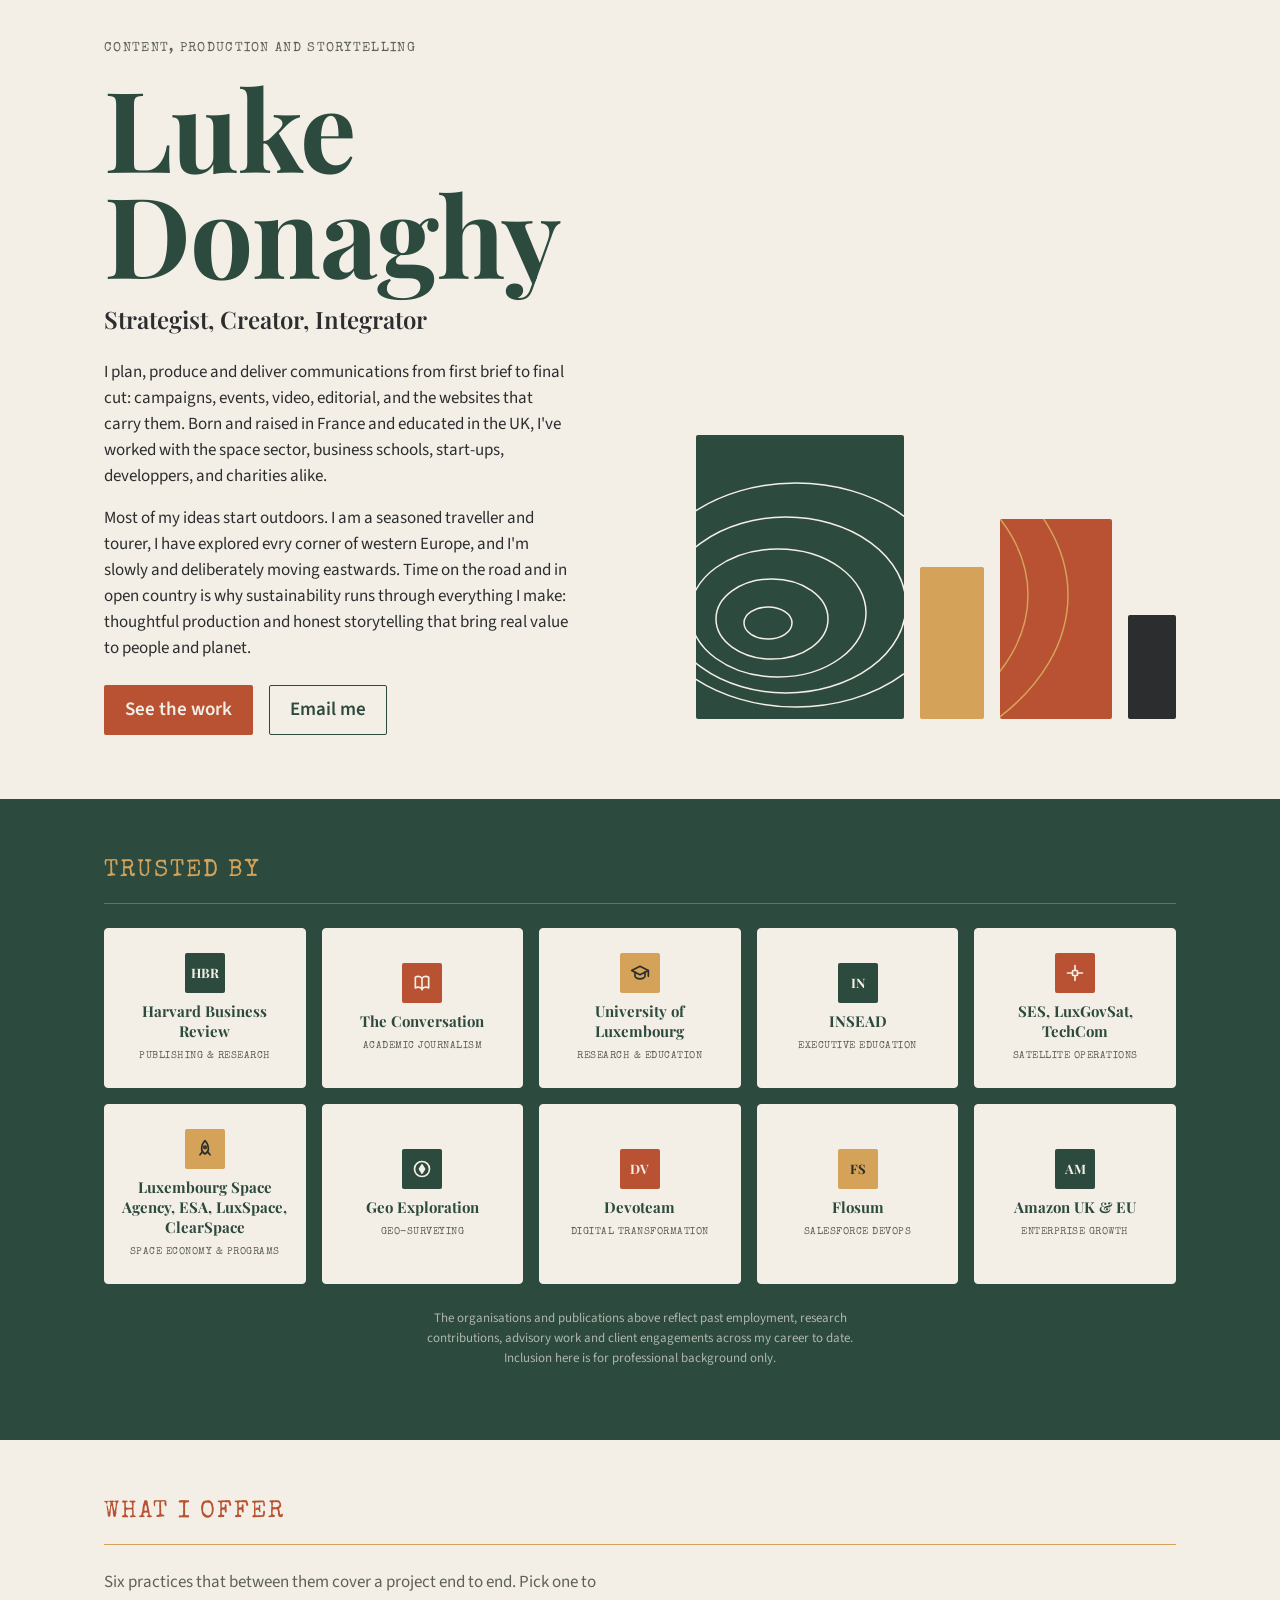
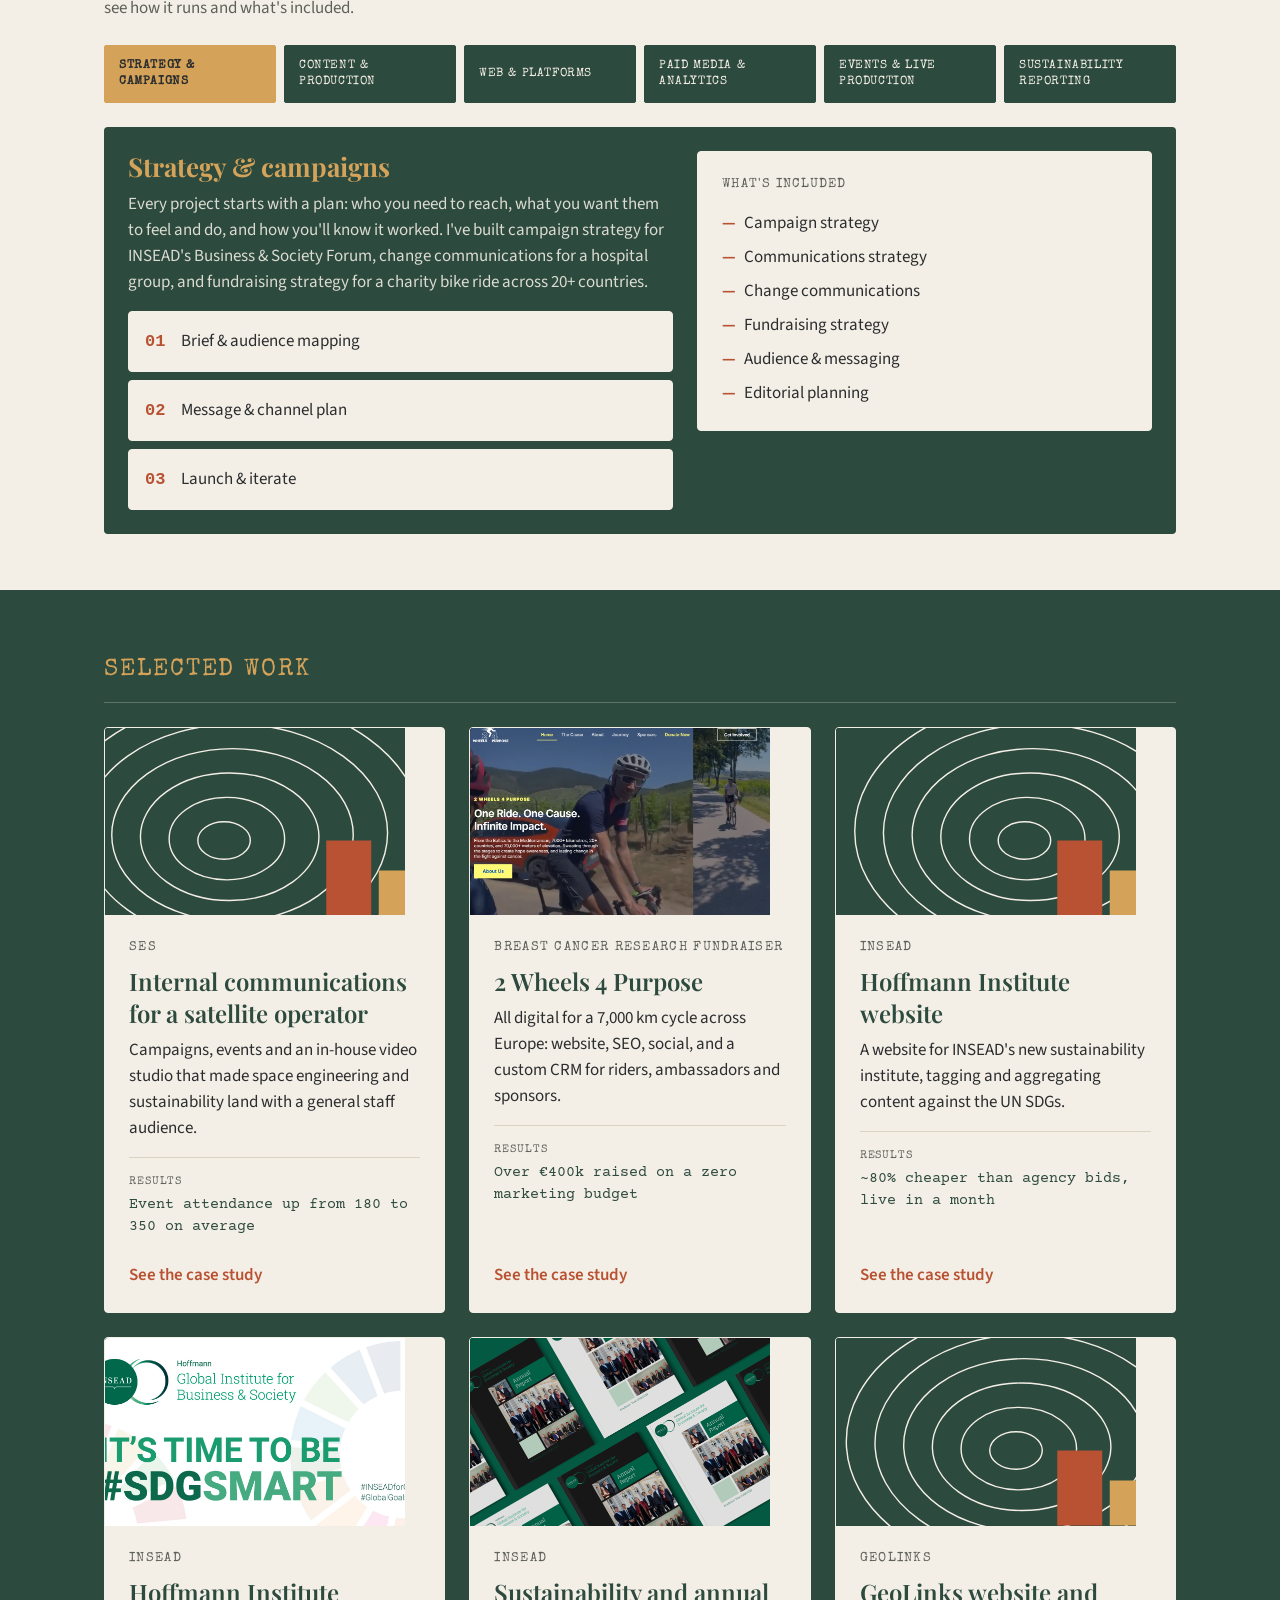
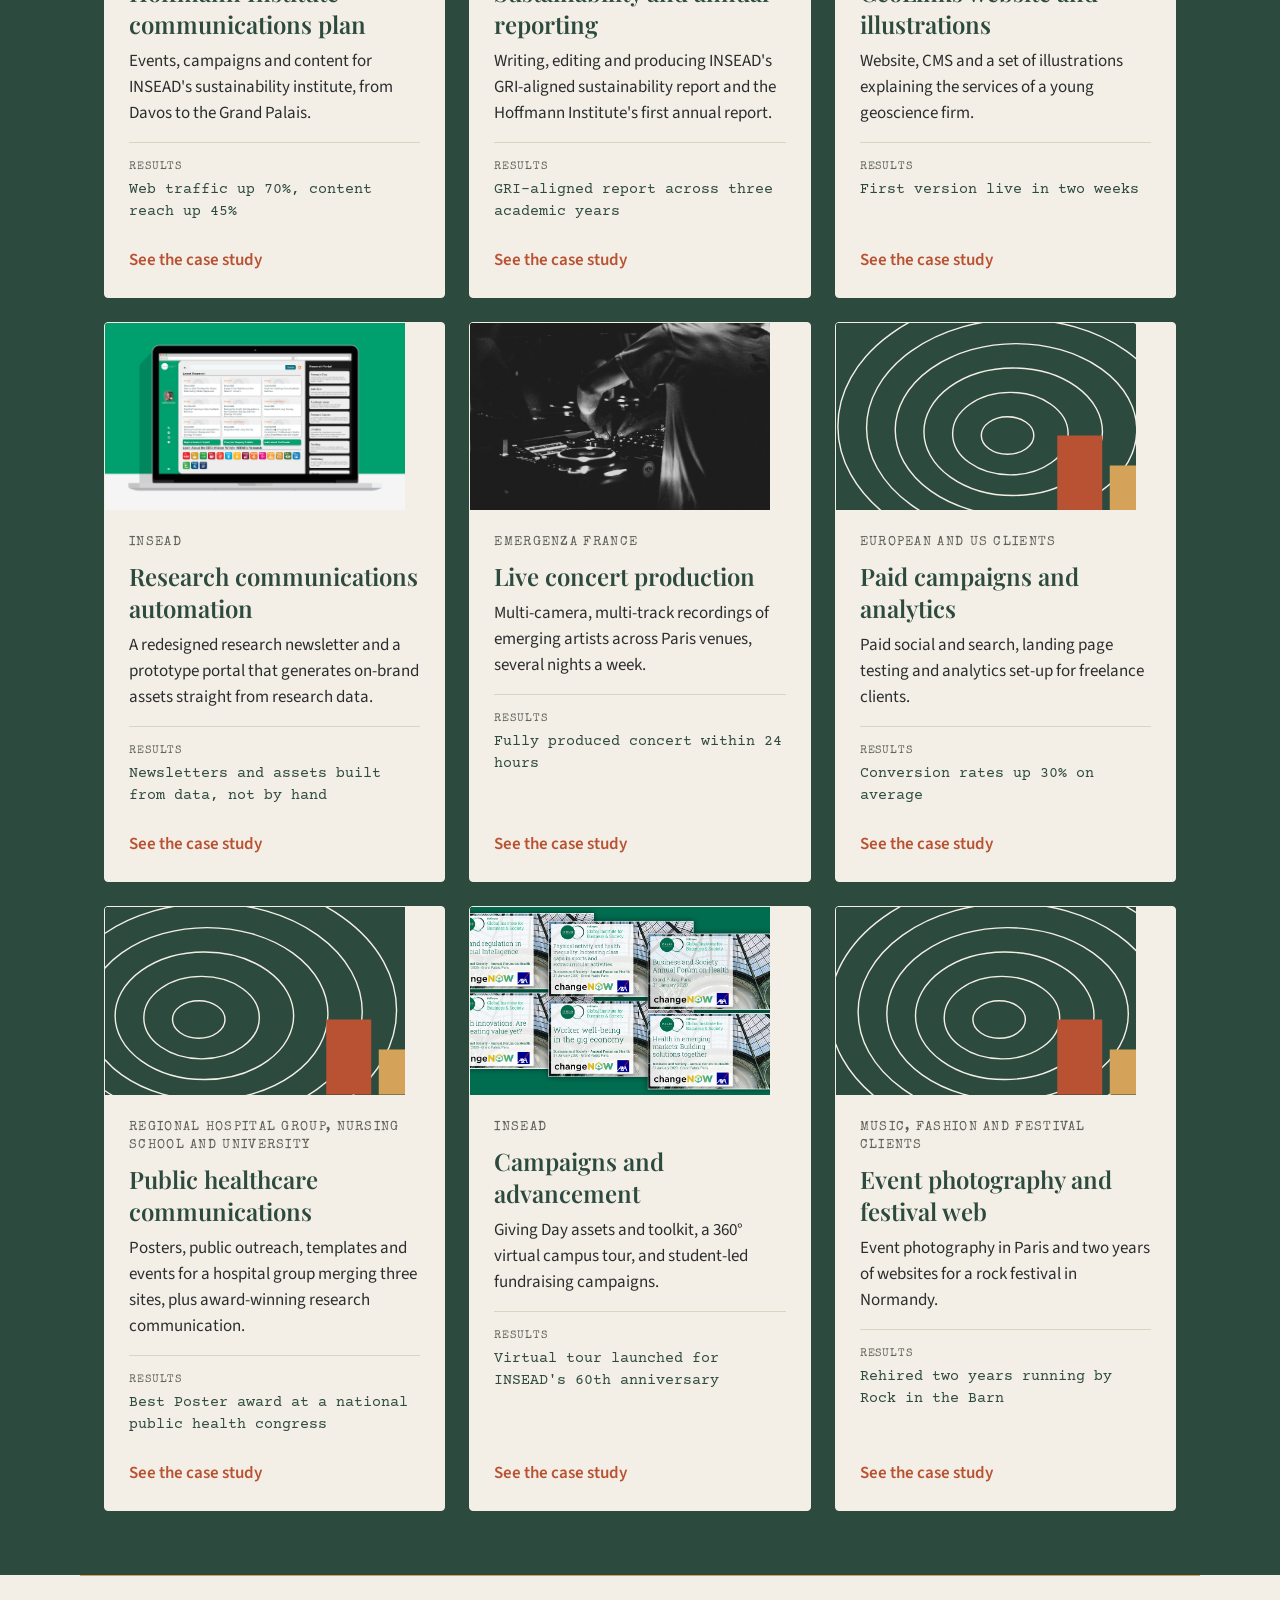
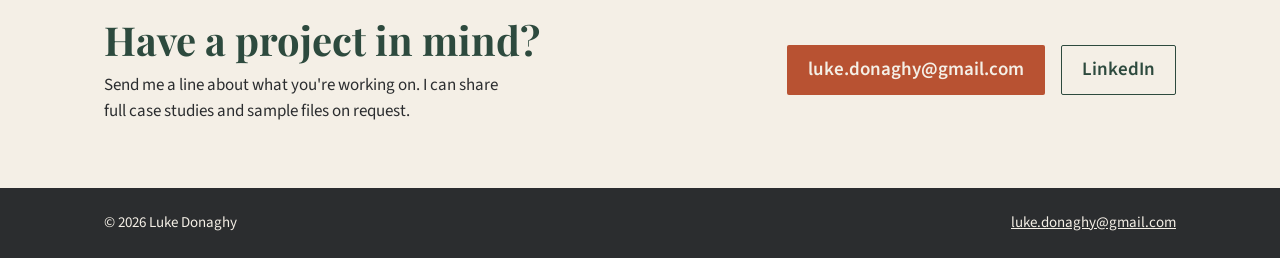
==== commit 567f2d6b: "Card background back to beige on the now-green work section The section itself is green, but the car" ====
--- a/index.html
+++ b/index.html
@@ -8,7 +8,7 @@
 <link rel="preconnect" href="https://fonts.googleapis.com">
 <link rel="preconnect" href="https://fonts.gstatic.com" crossorigin>
 <link href="https://fonts.googleapis.com/css2?family=Playfair+Display:wght@600;700&family=Special+Elite&family=Courier+Prime&family=Source+Sans+3:wght@400;600&display=swap" rel="stylesheet">
-<link rel="stylesheet" href="assets/styles.css?v=5">
+<link rel="stylesheet" href="assets/styles.css?v=6">
 </head>
 <body>
 
--- a/assets/styles.css
+++ b/assets/styles.css
@@ -234,8 +234,8 @@
   .card {
     display: flex; flex-direction: column;
     text-align: left;
-    background: var(--forest); color: var(--canvas);
-    border: 1px solid rgba(244,239,230,.25);
+    background: var(--canvas); color: var(--slate);
+    border: 1px solid var(--canvas);
     border-radius: var(--radius-md);
     padding: 0;
     overflow: hidden;
@@ -247,31 +247,31 @@
   .card-media { aspect-ratio: 16 / 10; background: var(--forest); }
   .card-media svg, .card-media img { width: 100%; height: 100%; object-fit: cover; }
   .card-body { padding: var(--space-6); display: flex; flex-direction: column; gap: var(--space-2); flex: 1; }
-  .card .label { color: var(--ochre); }
+  .card .label { color: var(--ink-muted); }
   .card h3 {
     font-family: var(--font-display); font-weight: 600;
-    font-size: 24px; line-height: 32px; color: var(--canvas); margin: 0;
-  }
-  .card-sum { margin: 0; color: rgba(244,239,230,.88); }
+    font-size: 24px; line-height: 32px; color: var(--forest); margin: 0;
+  }
+  .card-sum { margin: 0; color: var(--slate); }
   .card-result {
     margin: var(--space-2) 0 0;
     padding-top: var(--space-4);
-    border-top: 1px solid rgba(244,239,230,.25);
+    border-top: 1px solid var(--line);
   }
   .card-result-label {
     display: block;
     font-family: var(--font-type); font-size: 11px; line-height: 16px;
-    letter-spacing: .08em; text-transform: uppercase; color: var(--ochre);
+    letter-spacing: .08em; text-transform: uppercase; color: var(--ink-muted);
     margin-bottom: 4px;
   }
   .card-result p {
     font-family: var(--font-mono);
     font-size: 15px; line-height: 22px;
-    color: var(--canvas); margin: 0;
+    color: var(--forest); margin: 0;
   }
   .card-more {
     margin-top: auto; padding-top: var(--space-4);
-    font-weight: 600; color: var(--ochre);
+    font-weight: 600; color: var(--rust);
   }
   .slot {
     border: 1px dashed var(--line);
